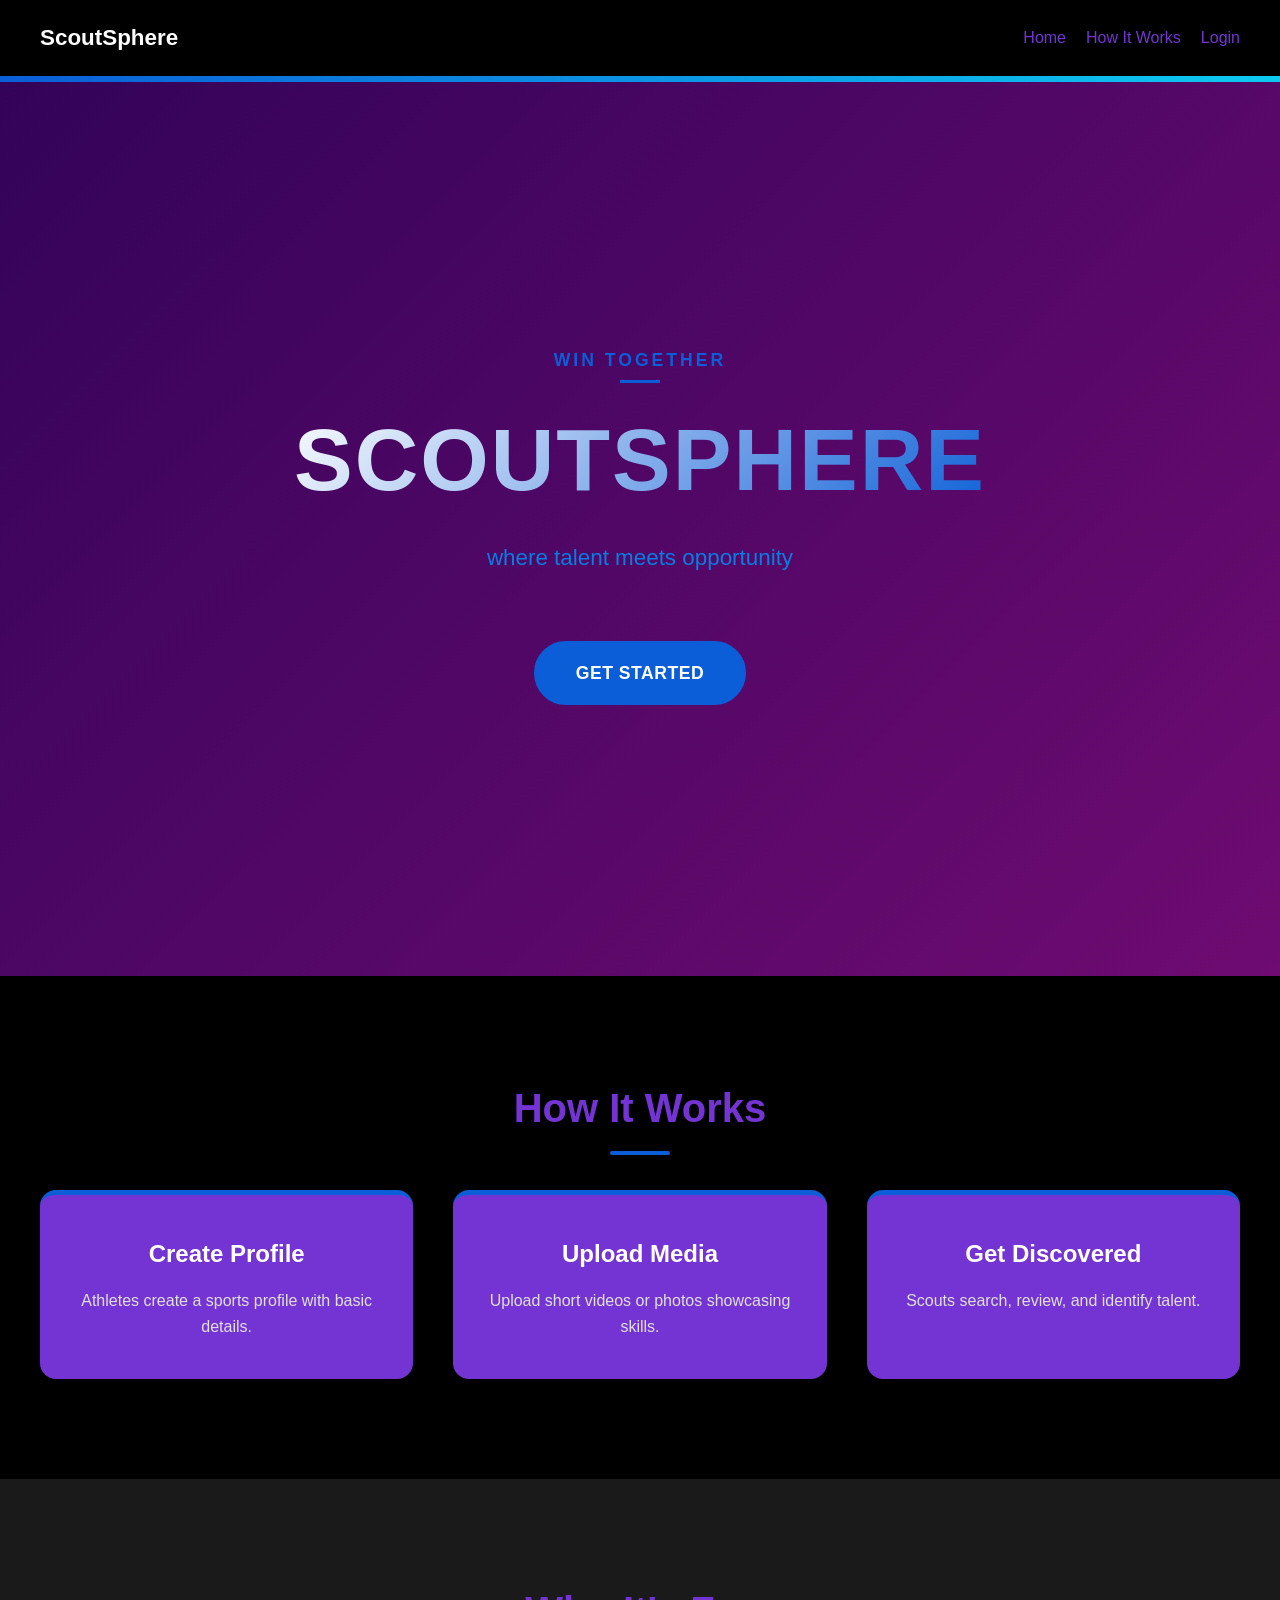
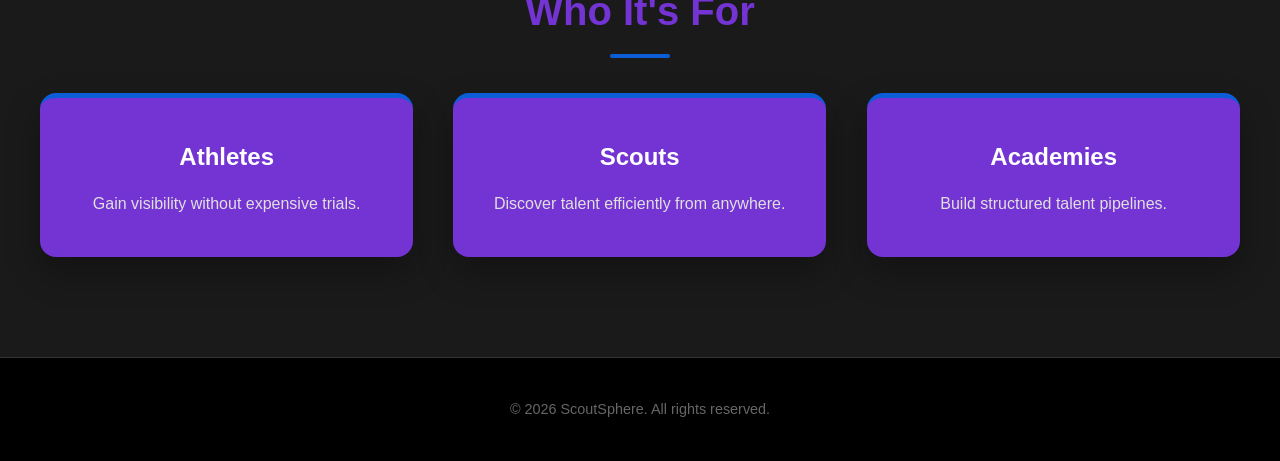
==== index.html @ b65ccc87 "Add files via upload" ====
<!DOCTYPE html>
<html lang="en">
<head>
  <meta charset="UTF-8" />
  <meta name="viewport" content="width=device-width, initial-scale=1.0" />
  <title>ScoutSphere</title>
  <link rel="stylesheet" href="style.css" />
</head>
<body>

  <!-- NAVBAR -->
  <nav class="navbar">
    <div class="logo">ScoutSphere</div>
    <ul class="nav-links">
      <li><a href="#">Home</a></li>
      <li><a href="#">How It Works</a></li>
      <li><a href="#">Login</a></li>
    </ul>
  </nav>

  <!-- UPDATED HERO SECTION -->
  <section class="hero">
    <div class="hero-container">
      <div class="hero-tagline fade-in">WIN TOGETHER</div>
      <h1 class="hero-title fade-in delay-1">SCOUTSPHERE</h1>
      <p class="hero-subtitle fade-in delay-2">where talent meets opportunity</p>
      <a href="#" class="btn fade-in delay-3">Get Started</a>
    </div>
  </section>

  <!-- HOW IT WORKS -->
  <section class="section">
    <h2>How It Works</h2>
    <div class="cards">
      <div class="card slide-up">
        <h3>Create Profile</h3>
        <p>Athletes create a sports profile with basic details.</p>
      </div>
      <div class="card slide-up delay-1">
        <h3>Upload Media</h3>
        <p>Upload short videos or photos showcasing skills.</p>
      </div>
      <div class="card slide-up delay-2">
        <h3>Get Discovered</h3>
        <p>Scouts search, review, and identify talent.</p>
      </div>
    </div>
  </section>

  <!-- WHO IT'S FOR -->
  <section class="section light">
    <h2>Who It's For</h2>
    <div class="cards">
      <div class="card zoom-in">
        <h3>Athletes</h3>
        <p>Gain visibility without expensive trials.</p>
      </div>
      <div class="card zoom-in delay-1">
        <h3>Scouts</h3>
        <p>Discover talent efficiently from anywhere.</p>
      </div>
      <div class="card zoom-in delay-2">
        <h3>Academies</h3>
        <p>Build structured talent pipelines.</p>
      </div>
    </div>
  </section>

  <!-- FOOTER -->
  <footer>
    <p>© 2026 ScoutSphere. All rights reserved.</p>
  </footer>

</body>
</html>
---- style.css ----
/* RESET */
* {
  margin: 0;
  padding: 0;
  box-sizing: border-box;
}

/* GLOBAL */
body {
  font-family: "Segoe UI", sans-serif;
  background: #000000;
  color: #111;
  line-height: 1.6;
}

/* NAVBAR */
.navbar {
  display: flex;
  justify-content: space-between;
  align-items: center;
  padding: 20px 40px;
}

.logo {
  font-weight: bold;
  font-size: 1.4rem;
  color: #ffffff;
}

.nav-links {
  list-style: none;
  display: flex;
  gap: 20px;
}

.nav-links a {
  text-decoration: none;
  color: #7434d3;
  transition: color 0.3s ease;
}

.nav-links a:hover {
  color: #952626;
}

/* UPDATED HERO SECTION */
.hero {
  min-height: 100vh;
  display: flex;
  flex-direction: column;
  justify-content: center;
  align-items: center;
  text-align: center;
  padding: 20px;
  background: linear-gradient(135deg, #330359 0%, #6f0b72 100%);
  position: relative;
  overflow: hidden;
}

.hero::before {
  content: '';
  position: absolute;
  top: 0;
  left: 0;
  right: 0;
  height: 6px;
  background: linear-gradient(90deg, #0b5ed7, #0dcaf0, #0b5ed7);
  background-size: 200% 100%;
  animation: gradientShift 3s ease infinite;
}

.hero-container {
  max-width: 1200px;
  margin: 0 auto;
  padding: 0 20px;
}

.hero-tagline {
  font-size: 1.1rem;
  letter-spacing: 3px;
  text-transform: uppercase;
  color: #0b5ed7;
  margin-bottom: 15px;
  font-weight: 600;
  position: relative;
  display: inline-block;
}

.hero-tagline::after {
  content: '';
  position: absolute;
  bottom: -8px;
  left: 50%;
  transform: translateX(-50%);
  width: 40px;
  height: 3px;
  background: #0b5ed7;
}

.hero-title {
  font-size: 5.5rem;
  font-weight: 900;
  letter-spacing: 2px;
  margin-bottom: 10px;
  background: linear-gradient(135deg, #ffffff 0%, #0b5ed7 100%);
  -webkit-background-clip: text;
  -webkit-text-fill-color: transparent;
  background-clip: text;
  text-transform: uppercase;
}

.hero-subtitle {
  font-size: 1.4rem;
  max-width: 600px;
  margin: 0 auto 40px;
  color: #077de3;
  text-transform: lowercase;
  font-weight: 400;
}

.btn {
  margin-top: 25px;
  padding: 16px 40px;
  background: #0b5ed7;
  color: white;
  text-decoration: none;
  border-radius: 50px;
  font-weight: 600;
  letter-spacing: 0.5px;
  transition: all 0.3s ease;
  border: 2px solid #0b5ed7;
  font-size: 1.1rem;
  text-transform: uppercase;
  display: inline-block;
}

.btn:hover {
  transform: translateY(-3px);
  box-shadow: 0 10px 25px rgba(11, 94, 215, 0.4);
  background: #0a4eb8;
  border-color: #0a4eb8;
}

/* SECTIONS */
.section {
  padding: 100px 40px;
  text-align: center;
  background: #000000;
  color: #ffffff;
}

.section.light {
  background: #1a1a1a;
}

.section h2 {
  font-size: 2.5rem;
  margin-bottom: 50px;
  font-weight: 700;
  color: #7434d3;
  position: relative;
  display: inline-block;
}

.section h2::after {
  content: '';
  position: absolute;
  bottom: -15px;
  left: 50%;
  transform: translateX(-50%);
  width: 60px;
  height: 4px;
  background: #0b5ed7;
  border-radius: 2px;
}

/* CARDS */
.cards {
  display: grid;
  grid-template-columns: repeat(auto-fit, minmax(280px, 1fr));
  gap: 40px;
  max-width: 1200px;
  margin: 0 auto;
}

.card {
  background: #7434d3;
  padding: 40px 30px;
  border-radius: 16px;
  box-shadow: 0 15px 35px rgba(0,0,0,0.3);
  transition: all 0.3s ease;
  border-top: 5px solid #0b5ed7;
  color: #ffffff;
}

.card:hover {
  transform: translateY(-10px);
  box-shadow: 0 20px 40px rgba(11, 94, 215, 0.4);
}

.card h3 {
  font-size: 1.5rem;
  margin-bottom: 15px;
  color: #ffffff;
}

.card p {
  color: #e0e0e0;
  line-height: 1.6;
}

/* FOOTER */
footer {
  padding: 40px;
  text-align: center;
  font-size: 0.9rem;
  color: #666;
  background: #000000;
  border-top: 1px solid #333;
}

/* ANIMATIONS */
.fade-in {
  opacity: 0;
  animation: fadeIn 1s forwards;
}

.slide-up {
  opacity: 0;
  transform: translateY(40px);
  animation: slideUp 1s forwards;
}

.zoom-in {
  opacity: 0;
  transform: scale(0.9);
  animation: zoomIn 1s forwards;
}

/* NEW DELAYS */
.delay-1 {
  animation-delay: 0.2s;
}

.delay-2 {
  animation-delay: 0.4s;
}

.delay-3 {
  animation-delay: 0.6s;
}

/* KEYFRAMES */
@keyframes fadeIn {
  to {
    opacity: 1;
  }
}

@keyframes slideUp {
  to {
    opacity: 1;
    transform: translateY(0);
  }
}

@keyframes zoomIn {
  to {
    opacity: 1;
    transform: scale(1);
  }
}

@keyframes gradientShift {
  0% {
    background-position: 0% 50%;
  }
  50% {
    background-position: 100% 50%;
  }
  100% {
    background-position: 0% 50%;
  }
}

/* MOBILE RESPONSIVENESS */
@media (max-width: 768px) {
  .hero-title {
    font-size: 3.5rem;
  }
  
  .hero-subtitle {
    font-size: 1.2rem;
    padding: 0 20px;
  }
  
  .hero-tagline {
    font-size: 1rem;
  }
  
  .section {
    padding: 70px 20px;
  }
  
  .section h2 {
    font-size: 2rem;
  }
  
  .cards {
    grid-template-columns: 1fr;
    gap: 25px;
  }
  
  .navbar {
    padding: 15px 20px;
  }
  
  .nav-links {
    gap: 15px;
  }
}

@media (max-width: 480px) {
  .hero-title {
    font-size: 2.8rem;
  }
  
  .hero-subtitle {
    font-size: 1.1rem;
  }
  
  .btn {
    padding: 14px 30px;
    font-size: 1rem;
  }
}
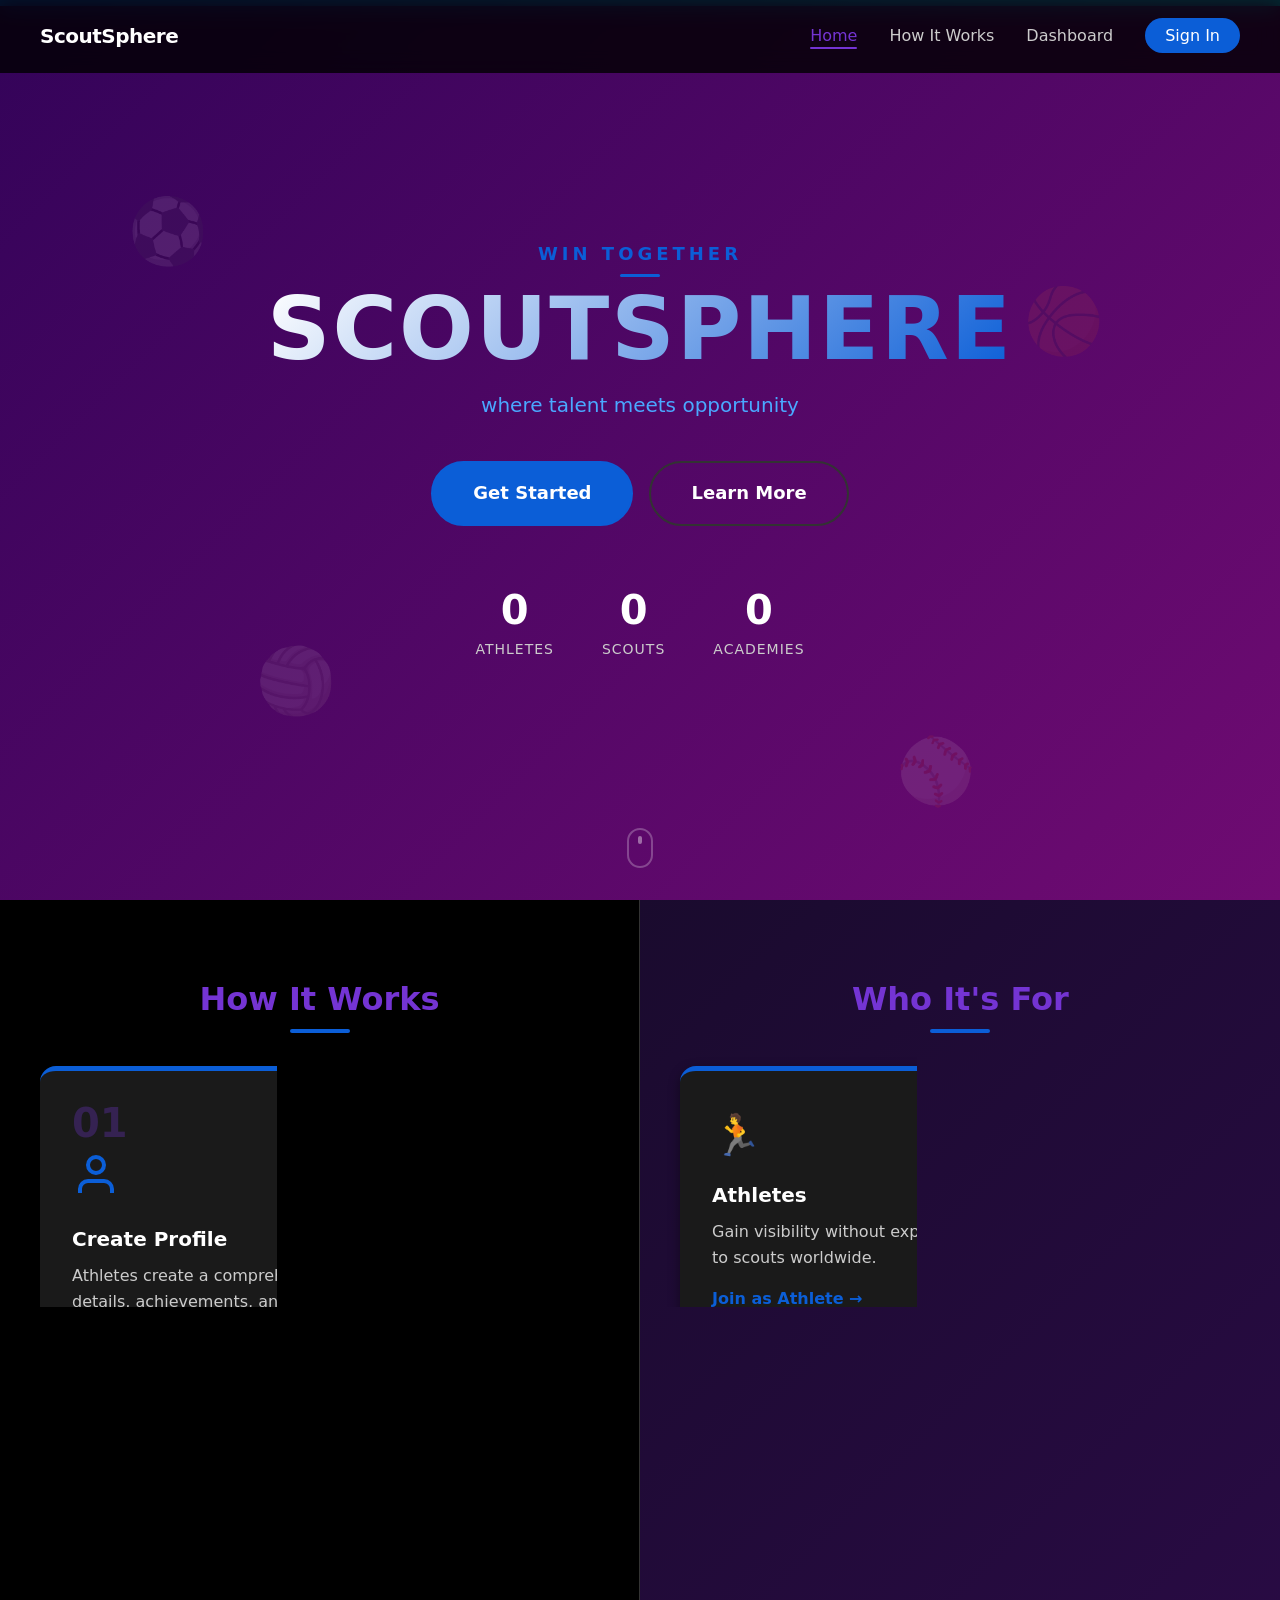
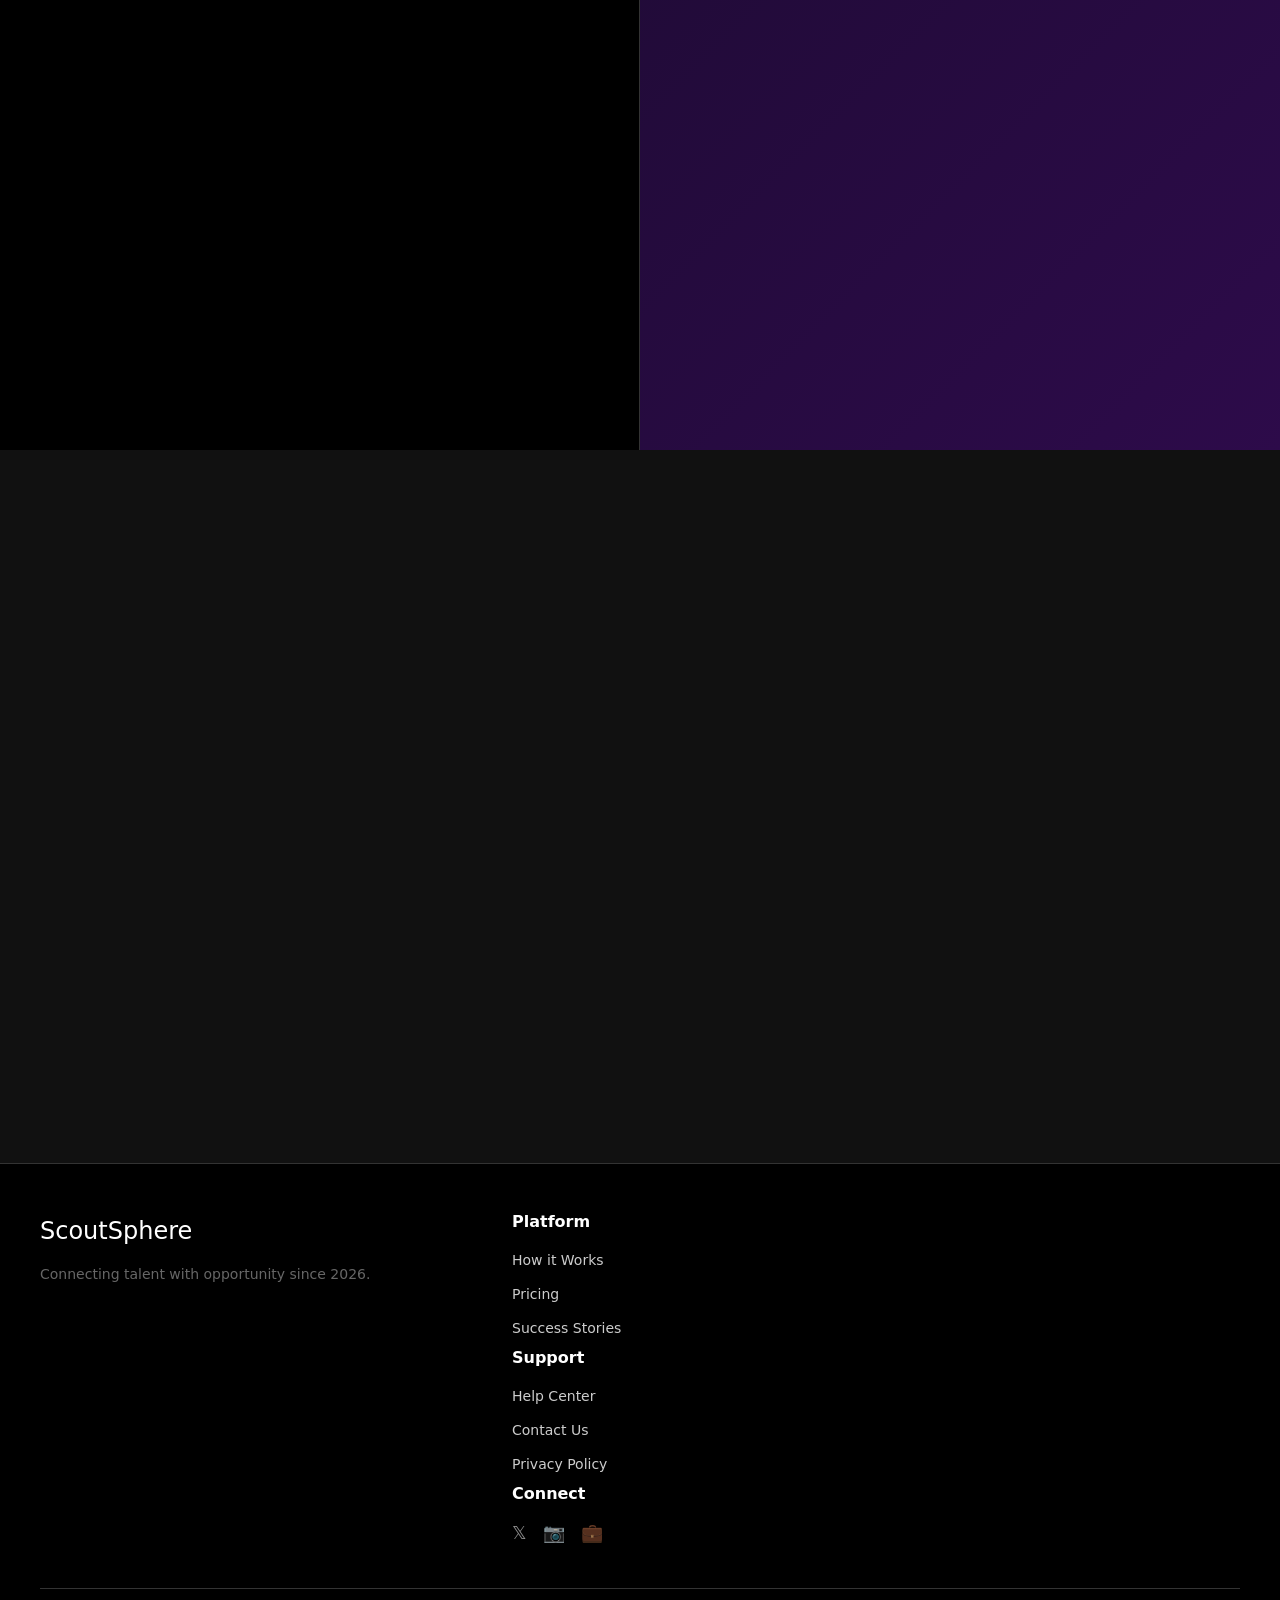
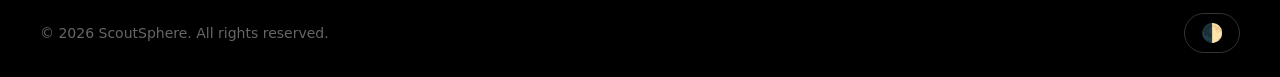
==== commit 9d07cbbf: "Update index.html" ====
--- a/index.html
+++ b/index.html
@@ -1,75 +1,210 @@
+<!-- index.html -->
 <!DOCTYPE html>
 <html lang="en">
 <head>
   <meta charset="UTF-8" />
   <meta name="viewport" content="width=device-width, initial-scale=1.0" />
-  <title>ScoutSphere</title>
+  <meta name="description" content="ScoutSphere - Where talent meets opportunity. Connect athletes with scouts and academies." />
+  <title>ScoutSphere – Home</title>
   <link rel="stylesheet" href="style.css" />
 </head>
-<body>
-
+<body class="page-home">
+  <a href="#main-content" class="skip-link">Skip to main content</a>
+  
   <!-- NAVBAR -->
-  <nav class="navbar">
-    <div class="logo">ScoutSphere</div>
-    <ul class="nav-links">
-      <li><a href="#">Home</a></li>
-      <li><a href="#">How It Works</a></li>
-      <li><a href="#">Login</a></li>
+  <nav class="navbar" role="navigation" aria-label="Main navigation">
+    <div class="logo">
+      <a href="index.html" aria-label="ScoutSphere Home">ScoutSphere</a>
+    </div>
+    <button class="mobile-menu-toggle" aria-label="Toggle navigation menu" aria-expanded="false" aria-controls="nav-links">
+      <span class="hamburger"></span>
+    </button>
+    <ul class="nav-links" id="nav-links" role="menubar">
+      <li role="none"><a href="index.html" class="active" aria-current="page" role="menuitem">Home</a></li>
+      <li role="none"><a href="#how-it-works" role="menuitem">How It Works</a></li>
+      <li role="none"><a href="dashboard.html" role="menuitem">Dashboard</a></li>
+      <li role="none"><a href="login.html" class="nav-cta" role="menuitem">Sign In</a></li>
     </ul>
   </nav>
 
-  <!-- UPDATED HERO SECTION -->
-  <section class="hero">
+  <!-- HERO SECTION -->
+  <header class="hero" role="banner">
+    <div class="hero-backdrop" aria-hidden="true">
+      <div class="floating-icon" style="--delay: 0s; --x: 10%; --y: 20%;">⚽</div>
+      <div class="floating-icon" style="--delay: 2s; --x: 80%; --y: 30%;">🏀</div>
+      <div class="floating-icon" style="--delay: 4s; --x: 20%; --y: 70%;">🏐</div>
+      <div class="floating-icon" style="--delay: 1s; --x: 70%; --y: 80%;">⚾</div>
+    </div>
     <div class="hero-container">
-      <div class="hero-tagline fade-in">WIN TOGETHER</div>
-      <h1 class="hero-title fade-in delay-1">SCOUTSPHERE</h1>
-      <p class="hero-subtitle fade-in delay-2">where talent meets opportunity</p>
-      <a href="#" class="btn fade-in delay-3">Get Started</a>
-    </div>
-  </section>
-
-  <!-- HOW IT WORKS -->
-  <section class="section">
-    <h2>How It Works</h2>
-    <div class="cards">
-      <div class="card slide-up">
-        <h3>Create Profile</h3>
-        <p>Athletes create a sports profile with basic details.</p>
-      </div>
-      <div class="card slide-up delay-1">
-        <h3>Upload Media</h3>
-        <p>Upload short videos or photos showcasing skills.</p>
-      </div>
-      <div class="card slide-up delay-2">
-        <h3>Get Discovered</h3>
-        <p>Scouts search, review, and identify talent.</p>
-      </div>
-    </div>
-  </section>
-
-  <!-- WHO IT'S FOR -->
-  <section class="section light">
-    <h2>Who It's For</h2>
-    <div class="cards">
-      <div class="card zoom-in">
-        <h3>Athletes</h3>
-        <p>Gain visibility without expensive trials.</p>
-      </div>
-      <div class="card zoom-in delay-1">
-        <h3>Scouts</h3>
-        <p>Discover talent efficiently from anywhere.</p>
-      </div>
-      <div class="card zoom-in delay-2">
-        <h3>Academies</h3>
-        <p>Build structured talent pipelines.</p>
-      </div>
-    </div>
-  </section>
+      <div class="hero-tagline fade-in" data-animate>WIN TOGETHER</div>
+      <h1 class="hero-title fade-in delay-1 gradient-text" data-animate>SCOUTSPHERE</h1>
+      <p class="hero-subtitle fade-in delay-2" data-animate>where talent meets opportunity</p>
+      <div class="hero-cta fade-in delay-3" data-animate>
+        <a href="signup.html" class="btn btn-primary btn-lg">Get Started</a>
+        <a href="#how-it-works" class="btn btn-outline btn-lg">Learn More</a>
+      </div>
+      <div class="hero-stats fade-in delay-4" data-animate>
+        <div class="stat">
+          <span class="stat-number" data-count="2500">0</span>
+          <span class="stat-label">Athletes</span>
+        </div>
+        <div class="stat">
+          <span class="stat-number" data-count="150">0</span>
+          <span class="stat-label">Scouts</span>
+        </div>
+        <div class="stat">
+          <span class="stat-number" data-count="50">0</span>
+          <span class="stat-label">Academies</span>
+        </div>
+      </div>
+    </div>
+    <div class="scroll-indicator" aria-hidden="true">
+      <span class="mouse"></span>
+    </div>
+  </header>
+
+  <!-- MAIN CONTENT -->
+  <main id="main-content">
+    <!-- SPLIT SECTIONS: HOW IT WORKS (left) and WHO IT'S FOR (right) -->
+    <div class="split-sections">
+      <section class="section section-dark" id="how-it-works" aria-labelledby="how-heading">
+        <h2 id="how-heading" class="section-title slide-up" data-animate>How It Works</h2>
+        <div class="cards">
+          <article class="card card-step slide-up delay-1" data-animate>
+            <div class="card-icon">
+              <span class="step-number">01</span>
+              <svg class="icon" viewBox="0 0 24 24" fill="none" stroke="currentColor" stroke-width="2">
+                <path d="M20 21v-2a4 4 0 0 0-4-4H8a4 4 0 0 0-4 4v2"></path>
+                <circle cx="12" cy="7" r="4"></circle>
+              </svg>
+            </div>
+            <h3>Create Profile</h3>
+            <p>Athletes create a comprehensive sports profile with basic details, achievements, and stats.</p>
+          </article>
+          <article class="card card-step slide-up delay-2" data-animate>
+            <div class="card-icon">
+              <span class="step-number">02</span>
+              <svg class="icon" viewBox="0 0 24 24" fill="none" stroke="currentColor" stroke-width="2">
+                <rect x="3" y="3" width="18" height="18" rx="2" ry="2"></rect>
+                <circle cx="8.5" cy="8.5" r="1.5"></circle>
+                <polyline points="21 15 16 10 5 21"></polyline>
+              </svg>
+            </div>
+            <h3>Upload Media</h3>
+            <p>Upload high-quality videos and photos showcasing your skills, techniques, and game highlights.</p>
+          </article>
+          <article class="card card-step slide-up delay-3" data-animate>
+            <div class="card-icon">
+              <span class="step-number">03</span>
+              <svg class="icon" viewBox="0 0 24 24" fill="none" stroke="currentColor" stroke-width="2">
+                <path d="M17 21v-2a4 4 0 0 0-4-4H5a4 4 0 0 0-4 4v2"></path>
+                <circle cx="9" cy="7" r="4"></circle>
+                <path d="M23 21v-2a4 4 0 0 0-3-3.87"></path>
+                <path d="M16 3.13a4 4 0 0 1 0 7.75"></path>
+              </svg>
+            </div>
+            <h3>Get Discovered</h3>
+            <p>Scouts and academies search, review, and identify talent. Receive offers and opportunities.</p>
+          </article>
+        </div>
+      </section>
+
+      <section class="section section-accent" aria-labelledby="who-heading">
+        <h2 id="who-heading" class="section-title zoom-in" data-animate>Who It's For</h2>
+        <div class="cards">
+          <article class="card card-audience zoom-in delay-1" data-animate>
+            <div class="card-icon audience-icon">🏃</div>
+            <h3>Athletes</h3>
+            <p>Gain visibility without expensive trials. Showcase your talent to scouts worldwide.</p>
+            <a href="signup.html?type=athlete" class="card-link">Join as Athlete →</a>
+          </article>
+          <article class="card card-audience zoom-in delay-2" data-animate>
+            <div class="card-icon audience-icon">🔍</div>
+            <h3>Scouts</h3>
+            <p>Discover talent efficiently from anywhere. Filter by sport, position, location, and more.</p>
+            <a href="signup.html?type=scout" class="card-link">Join as Scout →</a>
+          </article>
+          <article class="card card-audience zoom-in delay-3" data-animate>
+            <div class="card-icon audience-icon">🏫</div>
+            <h3>Academies</h3>
+            <p>Build structured talent pipelines. Manage recruitment and scouting operations.</p>
+            <a href="signup.html?type=academy" class="card-link">Join as Academy →</a>
+          </article>
+        </div>
+      </section>
+    </div>
+
+    <!-- FEATURES SECTION (NEW) -->
+    <section class="section section-features" aria-labelledby="features-heading">
+      <h2 id="features-heading" class="section-title fade-in" data-animate>Why ScoutSphere?</h2>
+      <div class="features-grid">
+        <div class="feature-item fade-in delay-1" data-animate>
+          <div class="feature-icon">🌍</div>
+          <h4>Global Reach</h4>
+          <p>Connect with opportunities across borders. From local clubs to international academies.</p>
+        </div>
+        <div class="feature-item fade-in delay-2" data-animate>
+          <div class="feature-icon">📊</div>
+          <h4>Analytics</h4>
+          <p>Track profile views, scout interactions, and engagement metrics in real-time.</p>
+        </div>
+        <div class="feature-item fade-in delay-3" data-animate>
+          <div class="feature-icon">🔒</div>
+          <h4>Secure & Verified</h4>
+          <p>Verified profiles and secure messaging. Trust in every connection.</p>
+        </div>
+        <div class="feature-item fade-in delay-4" data-animate>
+          <div class="feature-icon">⚡</div>
+          <h4>Instant Alerts</h4>
+          <p>Get notified when scouts view your profile or send messages.</p>
+        </div>
+      </div>
+    </section>
+  </main>
 
   <!-- FOOTER -->
-  <footer>
-    <p>© 2026 ScoutSphere. All rights reserved.</p>
+  <footer class="site-footer" role="contentinfo">
+    <div class="footer-content">
+      <div class="footer-brand">
+        <span class="logo">ScoutSphere</span>
+        <p>Connecting talent with opportunity since 2026.</p>
+      </div>
+      <div class="footer-links">
+        <div class="footer-column">
+          <h4>Platform</h4>
+          <ul>
+            <li><a href="#how-it-works">How it Works</a></li>
+            <li><a href="#">Pricing</a></li>
+            <li><a href="#">Success Stories</a></li>
+          </ul>
+        </div>
+        <div class="footer-column">
+          <h4>Support</h4>
+          <ul>
+            <li><a href="#">Help Center</a></li>
+            <li><a href="#">Contact Us</a></li>
+            <li><a href="#">Privacy Policy</a></li>
+          </ul>
+        </div>
+        <div class="footer-column">
+          <h4>Connect</h4>
+          <div class="social-links">
+            <a href="#" aria-label="Twitter">𝕏</a>
+            <a href="#" aria-label="Instagram">📷</a>
+            <a href="#" aria-label="LinkedIn">💼</a>
+          </div>
+        </div>
+      </div>
+    </div>
+    <div class="footer-bottom">
+      <p>© 2026 ScoutSphere. All rights reserved.</p>
+      <button class="theme-toggle" id="themeToggle" aria-label="Toggle dark mode">🌓</button>
+    </div>
   </footer>
 
+  <!-- Toast Notification Container -->
+  <div class="toast-container" id="toastContainer" aria-live="polite" aria-atomic="true"></div>
+
+  <script src="main.js"></script>
 </body>
-</html>+</html>
--- a/style.css
+++ b/style.css
@@ -1,49 +1,597 @@
-/* RESET */
-* {
+/* style.css - Complete Consolidated Stylesheet */
+
+/* ============================================
+   CSS CUSTOM PROPERTIES (VARIABLES)
+   ============================================ */
+:root {
+  /* Colors */
+  --color-bg-primary: #000000;
+  --color-bg-secondary: #111111;
+  --color-bg-tertiary: #1a1a1a;
+  --color-bg-elevated: #222222;
+  
+  --color-accent-primary: #7434d3;
+  --color-accent-secondary: #0b5ed7;
+  --color-accent-light: #4aa8ff;
+  --color-accent-gradient: linear-gradient(135deg, #7434d3 0%, #0b5ed7 100%);
+  
+  --color-text-primary: #ffffff;
+  --color-text-secondary: #cccccc;
+  --color-text-tertiary: #aaaaaa;
+  --color-text-muted: #666666;
+  
+  --color-border: #333333;
+  --color-error: #dc3545;
+  --color-success: #28a745;
+  --color-warning: #ffc107;
+  
+  /* Typography */
+  --font-family-base: 'Segoe UI', system-ui, -apple-system, sans-serif;
+  --font-size-xs: 0.75rem;
+  --font-size-sm: 0.875rem;
+  --font-size-base: 1rem;
+  --font-size-lg: 1.125rem;
+  --font-size-xl: 1.25rem;
+  --font-size-2xl: 1.5rem;
+  --font-size-3xl: 2rem;
+  --font-size-4xl: 2.5rem;
+  --font-size-5xl: 3.5rem;
+  --font-size-6xl: 5.5rem;
+  
+  /* Spacing */
+  --space-1: 0.25rem;
+  --space-2: 0.5rem;
+  --space-3: 0.75rem;
+  --space-4: 1rem;
+  --space-5: 1.25rem;
+  --space-6: 1.5rem;
+  --space-8: 2rem;
+  --space-10: 2.5rem;
+  --space-12: 3rem;
+  --space-16: 4rem;
+  --space-20: 5rem;
+  
+  /* Layout */
+  --sidebar-width: 260px;
+  --sidebar-collapsed: 70px;
+  --navbar-height: 70px;
+  --border-radius-sm: 8px;
+  --border-radius-md: 12px;
+  --border-radius-lg: 16px;
+  --border-radius-xl: 24px;
+  --border-radius-full: 9999px;
+  
+  /* Transitions */
+  --transition-fast: 150ms ease;
+  --transition-base: 300ms ease;
+  --transition-slow: 500ms ease;
+  
+  /* Shadows */
+  --shadow-sm: 0 2px 4px rgba(0, 0, 0, 0.3);
+  --shadow-md: 0 4px 12px rgba(0, 0, 0, 0.4);
+  --shadow-lg: 0 10px 25px rgba(0, 0, 0, 0.5);
+  --shadow-glow: 0 0 20px rgba(11, 94, 215, 0.4);
+  
+  /* Z-index scale */
+  --z-dropdown: 100;
+  --z-sticky: 200;
+  --z-modal-backdrop: 300;
+  --z-modal: 400;
+  --z-toast: 500;
+  --z-skip-link: 600;
+}
+
+/* ============================================
+   RESET & BASE STYLES
+   ============================================ */
+*,
+*::before,
+*::after {
   margin: 0;
   padding: 0;
   box-sizing: border-box;
 }
 
-/* GLOBAL */
+html {
+  scroll-behavior: smooth;
+  font-size: 16px;
+}
+
 body {
-  font-family: "Segoe UI", sans-serif;
-  background: #000000;
-  color: #111;
+  font-family: var(--font-family-base);
+  background: var(--color-bg-primary);
+  color: var(--color-text-primary);
   line-height: 1.6;
-}
-
-/* NAVBAR */
+  min-height: 100vh;
+  overflow-x: hidden;
+}
+
+/* Skip Link for Accessibility */
+.skip-link {
+  position: absolute;
+  top: -100%;
+  left: 50%;
+  transform: translateX(-50%);
+  background: var(--color-accent-secondary);
+  color: white;
+  padding: var(--space-3) var(--space-6);
+  border-radius: var(--border-radius-md);
+  z-index: var(--z-skip-link);
+  text-decoration: none;
+  font-weight: 600;
+  transition: top var(--transition-fast);
+}
+
+.skip-link:focus {
+  top: var(--space-4);
+}
+
+/* Focus Visible Styles */
+:focus-visible {
+  outline: 2px solid var(--color-accent-secondary);
+  outline-offset: 2px;
+}
+
+/* Visually Hidden Utility */
+.visually-hidden {
+  position: absolute;
+  width: 1px;
+  height: 1px;
+  padding: 0;
+  margin: -1px;
+  overflow: hidden;
+  clip: rect(0, 0, 0, 0);
+  white-space: nowrap;
+  border: 0;
+}
+
+/* ============================================
+   TYPOGRAPHY
+   ============================================ */
+h1, h2, h3, h4, h5, h6 {
+  font-weight: 700;
+  line-height: 1.2;
+  color: var(--color-text-primary);
+}
+
+.gradient-text {
+  background: linear-gradient(135deg, #ffffff 0%, var(--color-accent-secondary) 100%);
+  -webkit-background-clip: text;
+  -webkit-text-fill-color: transparent;
+  background-clip: text;
+}
+
+/* ============================================
+   BUTTONS
+   ============================================ */
+.btn {
+  display: inline-flex;
+  align-items: center;
+  justify-content: center;
+  gap: var(--space-2);
+  padding: var(--space-3) var(--space-6);
+  border-radius: var(--border-radius-full);
+  font-weight: 600;
+  font-size: var(--font-size-base);
+  text-decoration: none;
+  border: 2px solid transparent;
+  cursor: pointer;
+  transition: all var(--transition-base);
+  position: relative;
+  overflow: hidden;
+}
+
+.btn-primary {
+  background: var(--color-accent-secondary);
+  color: white;
+  border-color: var(--color-accent-secondary);
+}
+
+.btn-primary:hover {
+  background: #0a4eb8;
+  border-color: #0a4eb8;
+  transform: translateY(-2px);
+  box-shadow: var(--shadow-glow);
+}
+
+.btn-outline {
+  background: transparent;
+  color: var(--color-text-primary);
+  border-color: var(--color-border);
+}
+
+.btn-outline:hover {
+  border-color: var(--color-accent-secondary);
+  color: var(--color-accent-light);
+}
+
+.btn-lg {
+  padding: var(--space-4) var(--space-10);
+  font-size: var(--font-size-lg);
+}
+
+.btn-full {
+  width: 100%;
+}
+
+.btn-loading {
+  position: relative;
+}
+
+.btn-loading .spinner {
+  display: none;
+  width: 20px;
+  height: 20px;
+  border: 2px solid rgba(255, 255, 255, 0.3);
+  border-top-color: white;
+  border-radius: 50%;
+  animation: spin 0.8s linear infinite;
+}
+
+.btn-loading.is-loading .btn-text {
+  opacity: 0;
+}
+
+.btn-loading.is-loading .spinner {
+  display: block;
+  position: absolute;
+}
+
+@keyframes spin {
+  to { transform: rotate(360deg); }
+}
+
+.btn-social {
+  background: var(--color-bg-tertiary);
+  border-color: var(--color-border);
+  color: var(--color-text-primary);
+  flex: 1;
+}
+
+.btn-social:hover {
+  background: var(--color-bg-elevated);
+  border-color: var(--color-accent-secondary);
+}
+
+.btn-icon {
+  width: 32px;
+  height: 32px;
+  border-radius: var(--border-radius-sm);
+  border: none;
+  background: transparent;
+  color: var(--color-text-secondary);
+  cursor: pointer;
+  display: flex;
+  align-items: center;
+  justify-content: center;
+  transition: all var(--transition-fast);
+}
+
+.btn-icon:hover {
+  background: var(--color-bg-elevated);
+  color: var(--color-text-primary);
+}
+
+/* ============================================
+   FORMS
+   ============================================ */
+.form-group {
+  margin-bottom: var(--space-5);
+}
+
+.form-group label {
+  display: block;
+  color: var(--color-text-secondary);
+  margin-bottom: var(--space-2);
+  font-size: var(--font-size-sm);
+  text-transform: uppercase;
+  letter-spacing: 1px;
+  font-weight: 500;
+}
+
+.form-group input,
+.form-group select,
+.form-group textarea {
+  width: 100%;
+  padding: var(--space-4);
+  background: rgba(0, 0, 0, 0.3);
+  border: 1px solid var(--color-border);
+  border-radius: var(--border-radius-md);
+  color: var(--color-text-primary);
+  font-size: var(--font-size-base);
+  transition: border-color var(--transition-base), box-shadow var(--transition-base);
+}
+
+.form-group input:focus,
+.form-group select:focus,
+.form-group textarea:focus {
+  outline: none;
+  border-color: var(--color-accent-secondary);
+  box-shadow: 0 0 0 3px rgba(11, 94, 215, 0.1);
+}
+
+.form-group input::placeholder {
+  color: var(--color-text-muted);
+}
+
+.form-row {
+  display: flex;
+  gap: var(--space-4);
+}
+
+.form-row .form-group {
+  flex: 1;
+}
+
+.password-input-wrapper {
+  position: relative;
+}
+
+.password-toggle {
+  position: absolute;
+  right: var(--space-3);
+  top: 50%;
+  transform: translateY(-50%);
+  background: none;
+  border: none;
+  color: var(--color-text-tertiary);
+  cursor: pointer;
+  padding: var(--space-2);
+  font-size: var(--font-size-lg);
+}
+
+.password-toggle:hover {
+  color: var(--color-text-primary);
+}
+
+.error-message {
+  display: none;
+  color: var(--color-error);
+  font-size: var(--font-size-sm);
+  margin-top: var(--space-2);
+}
+
+.form-group.has-error input {
+  border-color: var(--color-error);
+}
+
+.form-group.has-error .error-message {
+  display: block;
+}
+
+.hint {
+  display: block;
+  color: var(--color-text-muted);
+  font-size: var(--font-size-sm);
+  margin-top: var(--space-2);
+}
+
+/* Checkbox Styling */
+.checkbox-wrapper {
+  display: flex;
+  align-items: center;
+  gap: var(--space-3);
+  cursor: pointer;
+  color: var(--color-text-secondary);
+  font-size: var(--font-size-sm);
+}
+
+.checkbox-wrapper input {
+  position: absolute;
+  opacity: 0;
+  width: 0;
+  height: 0;
+}
+
+.checkmark {
+  width: 20px;
+  height: 20px;
+  border: 2px solid var(--color-border);
+  border-radius: 4px;
+  display: flex;
+  align-items: center;
+  justify-content: center;
+  transition: all var(--transition-fast);
+  flex-shrink: 0;
+}
+
+.checkbox-wrapper input:checked + .checkmark {
+  background: var(--color-accent-secondary);
+  border-color: var(--color-accent-secondary);
+}
+
+.checkbox-wrapper input:checked + .checkmark::after {
+  content: '✓';
+  color: white;
+  font-size: 12px;
+  font-weight: bold;
+}
+
+.checkbox-wrapper input:focus-visible + .checkmark {
+  outline: 2px solid var(--color-accent-secondary);
+  outline-offset: 2px;
+}
+
+/* Select Styling */
+.select-wrapper {
+  position: relative;
+}
+
+.select-wrapper::after {
+  content: '';
+  position: absolute;
+  right: var(--space-4);
+  top: 50%;
+  transform: translateY(-50%);
+  width: 0;
+  height: 0;
+  border-left: 5px solid transparent;
+  border-right: 5px solid transparent;
+  border-top: 5px solid var(--color-text-tertiary);
+  pointer-events: none;
+}
+
+select {
+  appearance: none;
+  cursor: pointer;
+}
+
+/* Password Strength Indicator */
+.password-strength {
+  margin-top: var(--space-2);
+}
+
+.strength-bar {
+  height: 4px;
+  background: var(--color-bg-elevated);
+  border-radius: 2px;
+  overflow: hidden;
+}
+
+.strength-fill {
+  height: 100%;
+  width: 0;
+  background: var(--color-error);
+  transition: all var(--transition-base);
+}
+
+.strength-fill.weak { width: 33%; background: var(--color-error); }
+.strength-fill.medium { width: 66%; background: var(--color-warning); }
+.strength-fill.strong { width: 100%; background: var(--color-success); }
+
+.strength-text {
+  font-size: var(--font-size-xs);
+  color: var(--color-text-muted);
+  margin-top: var(--space-1);
+  display: block;
+}
+
+/* ============================================
+   NAVIGATION
+   ============================================ */
 .navbar {
   display: flex;
   justify-content: space-between;
   align-items: center;
-  padding: 20px 40px;
-}
-
-.logo {
-  font-weight: bold;
-  font-size: 1.4rem;
-  color: #ffffff;
+  padding: var(--space-5) var(--space-10);
+  position: fixed;
+  top: 0;
+  left: 0;
+  right: 0;
+  z-index: var(--z-sticky);
+  background: rgba(0, 0, 0, 0.8);
+  backdrop-filter: blur(10px);
+  border-bottom: 1px solid transparent;
+  transition: all var(--transition-base);
+}
+
+.navbar.scrolled {
+  border-bottom-color: var(--color-border);
+  background: rgba(0, 0, 0, 0.95);
+}
+
+.logo a {
+  font-weight: 800;
+  font-size: var(--font-size-xl);
+  color: var(--color-text-primary);
+  text-decoration: none;
+  letter-spacing: -0.5px;
 }
 
 .nav-links {
   list-style: none;
   display: flex;
-  gap: 20px;
+  gap: var(--space-8);
+  align-items: center;
 }
 
 .nav-links a {
   text-decoration: none;
-  color: #7434d3;
-  transition: color 0.3s ease;
-}
-
-.nav-links a:hover {
-  color: #952626;
-}
-
-/* UPDATED HERO SECTION */
+  color: var(--color-text-secondary);
+  font-weight: 500;
+  transition: color var(--transition-fast);
+  position: relative;
+}
+
+.nav-links a:hover,
+.nav-links a.active {
+  color: var(--color-accent-primary);
+}
+
+.nav-links a.active::after {
+  content: '';
+  position: absolute;
+  bottom: -4px;
+  left: 0;
+  right: 0;
+  height: 2px;
+  background: var(--color-accent-primary);
+  border-radius: 2px;
+}
+
+.nav-cta {
+  background: var(--color-accent-secondary);
+  color: white !important;
+  padding: var(--space-2) var(--space-5);
+  border-radius: var(--border-radius-full);
+  transition: all var(--transition-base) !important;
+}
+
+.nav-cta:hover {
+  background: #0a4eb8;
+  transform: translateY(-1px);
+  box-shadow: var(--shadow-glow);
+}
+
+/* Mobile Menu Toggle */
+.mobile-menu-toggle {
+  display: none;
+  background: none;
+  border: none;
+  cursor: pointer;
+  padding: var(--space-2);
+  z-index: 10;
+}
+
+.hamburger {
+  display: block;
+  width: 24px;
+  height: 2px;
+  background: var(--color-text-primary);
+  position: relative;
+  transition: all var(--transition-base);
+}
+
+.hamburger::before,
+.hamburger::after {
+  content: '';
+  position: absolute;
+  width: 24px;
+  height: 2px;
+  background: var(--color-text-primary);
+  transition: all var(--transition-base);
+}
+
+.hamburger::before { top: -7px; }
+.hamburger::after { top: 7px; }
+
+.mobile-menu-toggle[aria-expanded="true"] .hamburger {
+  background: transparent;
+}
+
+.mobile-menu-toggle[aria-expanded="true"] .hamburger::before {
+  top: 0;
+  transform: rotate(45deg);
+}
+
+.mobile-menu-toggle[aria-expanded="true"] .hamburger::after {
+  top: 0;
+  transform: rotate(-45deg);
+}
+
+/* ============================================
+   HERO SECTION
+   ============================================ */
 .hero {
   min-height: 100vh;
   display: flex;
@@ -51,7 +599,7 @@
   justify-content: center;
   align-items: center;
   text-align: center;
-  padding: 20px;
+  padding: var(--space-20) var(--space-6);
   background: linear-gradient(135deg, #330359 0%, #6f0b72 100%);
   position: relative;
   overflow: hidden;
@@ -64,24 +612,42 @@
   left: 0;
   right: 0;
   height: 6px;
-  background: linear-gradient(90deg, #0b5ed7, #0dcaf0, #0b5ed7);
+  background: linear-gradient(90deg, var(--color-accent-secondary), #0dcaf0, var(--color-accent-secondary));
   background-size: 200% 100%;
   animation: gradientShift 3s ease infinite;
+}
+
+.hero-backdrop {
+  position: absolute;
+  inset: 0;
+  overflow: hidden;
+  pointer-events: none;
+}
+
+.floating-icon {
+  position: absolute;
+  font-size: 4rem;
+  opacity: 0.1;
+  animation: floatAround 20s infinite alternate ease-in-out;
+  animation-delay: var(--delay);
+  left: var(--x);
+  top: var(--y);
 }
 
 .hero-container {
   max-width: 1200px;
   margin: 0 auto;
-  padding: 0 20px;
+  position: relative;
+  z-index: 1;
 }
 
 .hero-tagline {
-  font-size: 1.1rem;
-  letter-spacing: 3px;
+  font-size: var(--font-size-lg);
+  letter-spacing: 4px;
   text-transform: uppercase;
-  color: #0b5ed7;
-  margin-bottom: 15px;
-  font-weight: 600;
+  color: var(--color-accent-secondary);
+  margin-bottom: var(--space-4);
+  font-weight: 700;
   position: relative;
   display: inline-block;
 }
@@ -94,75 +660,131 @@
   transform: translateX(-50%);
   width: 40px;
   height: 3px;
-  background: #0b5ed7;
+  background: var(--color-accent-secondary);
+  border-radius: 2px;
 }
 
 .hero-title {
-  font-size: 5.5rem;
+  font-size: var(--font-size-6xl);
   font-weight: 900;
   letter-spacing: 2px;
-  margin-bottom: 10px;
-  background: linear-gradient(135deg, #ffffff 0%, #0b5ed7 100%);
-  -webkit-background-clip: text;
-  -webkit-text-fill-color: transparent;
-  background-clip: text;
+  margin-bottom: var(--space-4);
   text-transform: uppercase;
+  line-height: 1;
 }
 
 .hero-subtitle {
-  font-size: 1.4rem;
+  font-size: var(--font-size-xl);
   max-width: 600px;
-  margin: 0 auto 40px;
-  color: #077de3;
+  margin: 0 auto var(--space-10);
+  color: var(--color-accent-light);
   text-transform: lowercase;
   font-weight: 400;
 }
 
-.btn {
-  margin-top: 25px;
-  padding: 16px 40px;
-  background: #0b5ed7;
-  color: white;
-  text-decoration: none;
-  border-radius: 50px;
-  font-weight: 600;
-  letter-spacing: 0.5px;
-  transition: all 0.3s ease;
-  border: 2px solid #0b5ed7;
-  font-size: 1.1rem;
+.hero-cta {
+  display: flex;
+  gap: var(--space-4);
+  justify-content: center;
+  flex-wrap: wrap;
+}
+
+.hero-stats {
+  display: flex;
+  gap: var(--space-12);
+  justify-content: center;
+  margin-top: var(--space-16);
+  flex-wrap: wrap;
+}
+
+.hero-stats .stat {
+  text-align: center;
+}
+
+.stat-number {
+  font-size: var(--font-size-4xl);
+  font-weight: 800;
+  color: var(--color-text-primary);
+  display: block;
+  line-height: 1;
+}
+
+.stat-label {
+  font-size: var(--font-size-sm);
+  color: var(--color-text-secondary);
   text-transform: uppercase;
-  display: inline-block;
-}
-
-.btn:hover {
-  transform: translateY(-3px);
-  box-shadow: 0 10px 25px rgba(11, 94, 215, 0.4);
-  background: #0a4eb8;
-  border-color: #0a4eb8;
-}
-
-/* SECTIONS */
+  letter-spacing: 1px;
+  margin-top: var(--space-2);
+  display: block;
+}
+
+.scroll-indicator {
+  position: absolute;
+  bottom: var(--space-8);
+  left: 50%;
+  transform: translateX(-50%);
+  opacity: 0.5;
+}
+
+.mouse {
+  width: 26px;
+  height: 40px;
+  border: 2px solid rgba(255, 255, 255, 0.5);
+  border-radius: 13px;
+  display: block;
+  position: relative;
+}
+
+.mouse::before {
+  content: '';
+  width: 4px;
+  height: 8px;
+  background: rgba(255, 255, 255, 0.8);
+  border-radius: 2px;
+  position: absolute;
+  top: 6px;
+  left: 50%;
+  transform: translateX(-50%);
+  animation: scrollWheel 2s ease infinite;
+}
+
+@keyframes scrollWheel {
+  0% { top: 6px; opacity: 1; }
+  100% { top: 18px; opacity: 0; }
+}
+
+/* ============================================
+   SECTIONS
+   ============================================ */
 .section {
-  padding: 100px 40px;
+  padding: var(--space-20) var(--space-10);
   text-align: center;
-  background: #000000;
-  color: #ffffff;
-}
-
-.section.light {
-  background: #1a1a1a;
-}
-
-.section h2 {
-  font-size: 2.5rem;
-  margin-bottom: 50px;
+}
+
+.section-dark {
+  background: var(--color-bg-primary);
+  color: var(--color-text-primary);
+}
+
+.section-accent {
+  background: linear-gradient(135deg, #1a0b2e 0%, #2d0b4a 100%);
+  color: var(--color-text-primary);
+}
+
+.section-features {
+  background: var(--color-bg-secondary);
+}
+
+.section-title {
+  font-size: var(--font-size-3xl);
+  margin-bottom: var(--space-12);
   font-weight: 700;
-  color: #7434d3;
+  color: var(--color-accent-primary);
   position: relative;
   display: inline-block;
 }
 
-.section h2::after {
+.section-title::after {
   content: '';
   position: absolute;
   bottom: -15px;
@@ -170,94 +792,1591 @@
   transform: translateX(-50%);
   width: 60px;
   height: 4px;
-  background: #0b5ed7;
+  background: var(--color-accent-secondary);
   border-radius: 2px;
 }
 
-/* CARDS */
+/* Split Sections */
+.split-sections {
+  display: flex;
+  flex-wrap: wrap;
+}
+
+.split-sections .section {
+  flex: 1 1 50%;
+  min-width: 300px;
+  margin: 0;
+}
+
+.split-sections .section:first-child {
+  border-right: 1px solid var(--color-border);
+}
+
+/* ============================================
+   CARDS
+   ============================================ */
 .cards {
   display: grid;
   grid-template-columns: repeat(auto-fit, minmax(280px, 1fr));
-  gap: 40px;
+  gap: var(--space-8);
   max-width: 1200px;
   margin: 0 auto;
 }
 
 .card {
-  background: #7434d3;
-  padding: 40px 30px;
-  border-radius: 16px;
-  box-shadow: 0 15px 35px rgba(0,0,0,0.3);
-  transition: all 0.3s ease;
-  border-top: 5px solid #0b5ed7;
-  color: #ffffff;
+  background: var(--color-bg-tertiary);
+  padding: var(--space-8);
+  border-radius: var(--border-radius-lg);
+  box-shadow: var(--shadow-md);
+  transition: all var(--transition-base);
+  border-top: 5px solid var(--color-accent-secondary);
+  text-align: left;
 }
 
 .card:hover {
   transform: translateY(-10px);
-  box-shadow: 0 20px 40px rgba(11, 94, 215, 0.4);
+  box-shadow: 0 20px 40px rgba(11, 94, 215, 0.3);
+}
+
+.card-step {
+  position: relative;
+  overflow: hidden;
+}
+
+.card-step::before {
+  content: '';
+  position: absolute;
+  top: 0;
+  left: 0;
+  right: 0;
+  height: 100%;
+  background: linear-gradient(135deg, rgba(116, 52, 211, 0.1) 0%, transparent 100%);
+  opacity: 0;
+  transition: opacity var(--transition-base);
+}
+
+.card-step:hover::before {
+  opacity: 1;
+}
+
+.card-icon {
+  margin-bottom: var(--space-5);
+}
+
+.card-icon .icon {
+  width: 48px;
+  height: 48px;
+  color: var(--color-accent-secondary);
+}
+
+.step-number {
+  display: block;
+  font-size: var(--font-size-4xl);
+  font-weight: 900;
+  color: rgba(116, 52, 211, 0.3);
+  line-height: 1;
+  margin-bottom: var(--space-2);
 }
 
 .card h3 {
-  font-size: 1.5rem;
-  margin-bottom: 15px;
-  color: #ffffff;
+  font-size: var(--font-size-xl);
+  margin-bottom: var(--space-3);
+  color: var(--color-text-primary);
 }
 
 .card p {
-  color: #e0e0e0;
+  color: var(--color-text-secondary);
   line-height: 1.6;
 }
 
-/* FOOTER */
-footer {
-  padding: 40px;
+.card-link {
+  display: inline-block;
+  margin-top: var(--space-4);
+  color: var(--color-accent-secondary);
+  text-decoration: none;
+  font-weight: 600;
+  transition: color var(--transition-fast);
+}
+
+.card-link:hover {
+  color: var(--color-accent-light);
+}
+
+/* Audience Cards */
+.audience-icon {
+  font-size: var(--font-size-4xl);
+  margin-bottom: var(--space-4);
+}
+
+/* Features Grid */
+.features-grid {
+  display: grid;
+  grid-template-columns: repeat(auto-fit, minmax(250px, 1fr));
+  gap: var(--space-8);
+  max-width: 1000px;
+  margin: 0 auto;
+}
+
+.feature-item {
+  padding: var(--space-6);
+}
+
+.feature-icon {
+  font-size: var(--font-size-4xl);
+  margin-bottom: var(--space-4);
+}
+
+.feature-item h4 {
+  font-size: var(--font-size-lg);
+  margin-bottom: var(--space-3);
+  color: var(--color-text-primary);
+}
+
+.feature-item p {
+  color: var(--color-text-secondary);
+  font-size: var(--font-size-sm);
+}
+
+/* ============================================
+   FOOTER
+   ============================================ */
+.site-footer {
+  background: var(--color-bg-primary);
+  border-top: 1px solid var(--color-border);
+  padding: var(--space-12) var(--space-10) var(--space-6);
+}
+
+.footer-content {
+  max-width: 1200px;
+  margin: 0 auto;
+  display: grid;
+  grid-template-columns: 2fr repeat(3, 1fr);
+  gap: var(--space-10);
+  margin-bottom: var(--space-10);
+}
+
+.footer-brand .logo {
+  font-size: var(--font-size-2xl);
+  margin-bottom: var(--space-3);
+  display: block;
+}
+
+.footer-brand p {
+  color: var(--color-text-muted);
+  font-size: var(--font-size-sm);
+}
+
+.footer-column h4 {
+  font-size: var(--font-size-base);
+  margin-bottom: var(--space-4);
+  color: var(--color-text-primary);
+}
+
+.footer-column ul {
+  list-style: none;
+}
+
+.footer-column li {
+  margin-bottom: var(--space-2);
+}
+
+.footer-column a {
+  color: var(--color-text-secondary);
+  text-decoration: none;
+  font-size: var(--font-size-sm);
+  transition: color var(--transition-fast);
+}
+
+.footer-column a:hover {
+  color: var(--color-accent-secondary);
+}
+
+.social-links {
+  display: flex;
+  gap: var(--space-4);
+}
+
+.social-links a {
+  font-size: var(--font-size-lg);
+  opacity: 0.7;
+  transition: opacity var(--transition-fast);
+}
+
+.social-links a:hover {
+  opacity: 1;
+}
+
+.footer-bottom {
+  max-width: 1200px;
+  margin: 0 auto;
+  padding-top: var(--space-6);
+  border-top: 1px solid var(--color-border);
+  display: flex;
+  justify-content: space-between;
+  align-items: center;
+  color: var(--color-text-muted);
+  font-size: var(--font-size-sm);
+}
+
+.theme-toggle {
+  background: none;
+  border: 1px solid var(--color-border);
+  border-radius: var(--border-radius-full);
+  padding: var(--space-2) var(--space-4);
+  cursor: pointer;
+  font-size: var(--font-size-lg);
+  transition: all var(--transition-fast);
+}
+
+.theme-toggle:hover {
+  background: var(--color-bg-tertiary);
+  border-color: var(--color-accent-secondary);
+}
+
+/* ============================================
+   AUTH PAGES (Login/Signup)
+   ============================================ */
+.page-auth {
+  min-height: 100vh;
+  display: flex;
+  flex-direction: column;
+  background: linear-gradient(120deg, #0b0b1f, #1a0b2e, #2d0b4a, #1f0b3a, #0b0b1f);
+  background-size: 400% 400%;
+  animation: diagonalShift 20s ease infinite;
+  position: relative;
+}
+
+@keyframes diagonalShift {
+  0% { background-position: 0% 0%; }
+  25% { background-position: 100% 0%; }
+  50% { background-position: 100% 100%; }
+  75% { background-position: 0% 100%; }
+  100% { background-position: 0% 0%; }
+}
+
+/* Animated Sports Background */
+.sports-bg {
+  position: fixed;
+  top: 0;
+  left: 0;
+  width: 100%;
+  height: 100%;
+  pointer-events: none;
+  z-index: 0;
+  overflow: hidden;
+}
+
+.sports-icon {
+  position: absolute;
+  font-size: 4rem;
+  opacity: 0.08;
+  color: white;
+  user-select: none;
+  animation: floatAround 20s infinite alternate ease-in-out;
+}
+
+.icon1 { top: 10%; left: 5%; animation-duration: 22s; font-size: 5rem; }
+.icon2 { bottom: 15%; right: 8%; animation-duration: 25s; font-size: 6rem; opacity: 0.1; }
+.icon3 { top: 40%; right: 20%; animation-duration: 18s; font-size: 4.5rem; }
+.icon4 { bottom: 30%; left: 15%; animation-duration: 28s; font-size: 5.5rem; opacity: 0.09; }
+.icon5 { top: 70%; left: 30%; animation-duration: 24s; font-size: 5rem; opacity: 0.06; }
+.icon6 { top: 20%; right: 40%; animation-duration: 21s; font-size: 4rem; opacity: 0.12; }
+.icon7 { bottom: 50%; left: 60%; animation-duration: 26s; font-size: 5rem; opacity: 0.08; }
+.icon8 { top: 50%; right: 5%; animation-duration: 23s; font-size: 4.5rem; opacity: 0.07; }
+
+@keyframes floatAround {
+  0% { transform: translate(0, 0) rotate(0deg); }
+  25% { transform: translate(30px, -30px) rotate(10deg); }
+  50% { transform: translate(-20px, 40px) rotate(-5deg); }
+  75% { transform: translate(40px, 20px) rotate(15deg); }
+  100% { transform: translate(-30px, -20px) rotate(0deg); }
+}
+
+/* Confetti */
+.confetti-container {
+  position: fixed;
+  top: 0;
+  left: 0;
+  width: 100%;
+  height: 100%;
+  pointer-events: none;
+  z-index: 1000;
+  overflow: hidden;
+}
+
+.confetti {
+  position: absolute;
+  width: 10px;
+  height: 10px;
+  animation: confetti-fall 3s ease-out forwards;
+}
+
+@keyframes confetti-fall {
+  0% { transform: translateY(-100%) rotate(0deg); opacity: 1; }
+  100% { transform: translateY(100vh) rotate(720deg); opacity: 0; }
+}
+
+/* Auth Layout */
+.auth-header,
+.auth-container,
+.auth-footer {
+  position: relative;
+  z-index: 2;
+}
+
+.auth-header {
+  padding: var(--space-6) var(--space-10);
+}
+
+.auth-container {
+  flex: 1;
+  display: flex;
+  justify-content: center;
+  align-items: center;
+  padding: var(--space-6);
+}
+
+/* Glass Card */
+.glass-card {
+  background: rgba(20, 20, 30, 0.85);
+  backdrop-filter: blur(10px);
+  border-radius: var(--border-radius-xl);
+  padding: var(--space-10);
+  width: 100%;
+  max-width: 420px;
+  box-shadow: var(--shadow-lg);
+  border: 1px solid rgba(255, 255, 255, 0.1);
+}
+
+.auth-header-text {
   text-align: center;
-  font-size: 0.9rem;
-  color: #666;
-  background: #000000;
-  border-top: 1px solid #333;
-}
-
-/* ANIMATIONS */
+  margin-bottom: var(--space-8);
+}
+
+.auth-header-text h1 {
+  font-size: var(--font-size-3xl);
+  margin-bottom: var(--space-2);
+  color: var(--color-text-primary);
+}
+
+.subtitle {
+  color: var(--color-text-secondary);
+  font-size: var(--font-size-base);
+}
+
+/* Auth Form Elements */
+.form-options {
+  display: flex;
+  justify-content: space-between;
+  align-items: center;
+  margin: var(--space-6) 0 var(--space-8);
+  flex-wrap: wrap;
+  gap: var(--space-3);
+}
+
+.text-link {
+  color: var(--color-accent-secondary);
+  text-decoration: none;
+  font-size: var(--font-size-sm);
+  font-weight: 500;
+}
+
+.text-link:hover {
+  text-decoration: underline;
+}
+
+.text-link.accent {
+  color: var(--color-accent-primary);
+  font-weight: 600;
+}
+
+.auth-divider {
+  display: flex;
+  align-items: center;
+  margin: var(--space-6) 0;
+  color: var(--color-text-muted);
+  font-size: var(--font-size-sm);
+}
+
+.auth-divider::before,
+.auth-divider::after {
+  content: '';
+  flex: 1;
+  height: 1px;
+  background: var(--color-border);
+}
+
+.auth-divider span {
+  padding: 0 var(--space-4);
+}
+
+.social-login {
+  display: flex;
+  gap: var(--space-4);
+  margin-bottom: var(--space-6);
+}
+
+.auth-switch {
+  text-align: center;
+  color: var(--color-text-secondary);
+  font-size: var(--font-size-sm);
+}
+
+.terms-group {
+  margin: var(--space-6) 0;
+}
+
+.terms-text {
+  font-size: var(--font-size-sm);
+  line-height: 1.5;
+}
+
+.auth-footer {
+  padding: var(--space-6);
+  text-align: center;
+  color: rgba(255, 255, 255, 0.5);
+  font-size: var(--font-size-sm);
+}
+
+/* ============================================
+   DASHBOARD
+   ============================================ */
+.page-dashboard {
+  overflow: hidden;
+}
+
+.dashboard-container {
+  display: flex;
+  min-height: 100vh;
+  background: var(--color-bg-primary);
+}
+
+/* Sidebar */
+.sidebar {
+  width: var(--sidebar-width);
+  background: var(--color-bg-secondary);
+  padding: var(--space-6);
+  border-right: 1px solid var(--color-border);
+  display: flex;
+  flex-direction: column;
+  position: fixed;
+  height: 100vh;
+  overflow-y: auto;
+  z-index: var(--z-sticky);
+  transition: transform var(--transition-base);
+}
+
+.sidebar-header {
+  display: flex;
+  justify-content: space-between;
+  align-items: center;
+  margin-bottom: var(--space-8);
+}
+
+.sidebar-close {
+  display: none;
+  background: none;
+  border: none;
+  color: var(--color-text-secondary);
+  font-size: var(--font-size-xl);
+  cursor: pointer;
+}
+
+.sidebar-nav {
+  flex: 1;
+}
+
+.sidebar-menu {
+  list-style: none;
+  margin-bottom: var(--space-8);
+}
+
+.sidebar-menu li {
+  margin-bottom: var(--space-2);
+}
+
+.sidebar-menu a {
+  color: var(--color-text-secondary);
+  text-decoration: none;
+  font-size: var(--font-size-base);
+  display: flex;
+  align-items: center;
+  gap: var(--space-3);
+  padding: var(--space-3) var(--space-4);
+  border-radius: var(--border-radius-md);
+  transition: all var(--transition-fast);
+  position: relative;
+}
+
+.sidebar-menu a:hover,
+.sidebar-menu a.active {
+  background: rgba(116, 52, 211, 0.2);
+  color: var(--color-text-primary);
+}
+
+.sidebar-menu a.active {
+  background: var(--color-accent-primary);
+  color: white;
+}
+
+.nav-icon {
+  font-size: var(--font-size-lg);
+  width: 24px;
+  text-align: center;
+}
+
+.nav-badge {
+  margin-left: auto;
+  background: var(--color-accent-secondary);
+  color: white;
+  font-size: var(--font-size-xs);
+  padding: 2px 8px;
+  border-radius: var(--border-radius-full);
+  font-weight: 600;
+}
+
+.nav-badge.new {
+  background: var(--color-error);
+  animation: pulse 2s infinite;
+}
+
+@keyframes pulse {
+  0%, 100% { opacity: 1; }
+  50% { opacity: 0.7; }
+}
+
+.sidebar-title {
+  font-size: var(--font-size-xs);
+  text-transform: uppercase;
+  letter-spacing: 1px;
+  color: var(--color-text-muted);
+  margin-bottom: var(--space-4);
+  padding-left: var(--space-4);
+}
+
+.btn-upload {
+  background: rgba(11, 94, 215, 0.2) !important;
+  color: var(--color-accent-light) !important;
+  border: 1px dashed var(--color-accent-secondary);
+}
+
+.btn-upload:hover {
+  background: rgba(11, 94, 215, 0.3) !important;
+  border-style: solid;
+}
+
+/* Profile Completion */
+.sidebar-footer {
+  margin-top: auto;
+  padding-top: var(--space-6);
+  border-top: 1px solid var(--color-border);
+}
+
+.profile-completion {
+  text-align: center;
+}
+
+.completion-header {
+  display: flex;
+  justify-content: space-between;
+  font-size: var(--font-size-sm);
+  color: var(--color-text-secondary);
+  margin-bottom: var(--space-3);
+}
+
+.completion-percent {
+  color: var(--color-accent-secondary);
+  font-weight: 700;
+}
+
+.progress-ring {
+  width: 80px;
+  height: 80px;
+  margin: 0 auto var(--space-3);
+}
+
+.progress-ring svg {
+  transform: rotate(-90deg);
+  width: 100%;
+  height: 100%;
+}
+
+.progress-ring-bg {
+  fill: none;
+  stroke: var(--color-bg-elevated);
+  stroke-width: 3;
+}
+
+.progress-ring-fill {
+  fill: none;
+  stroke: var(--color-accent-secondary);
+  stroke-width: 3;
+  stroke-linecap: round;
+  transition: stroke-dasharray var(--transition-slow);
+}
+
+.completion-hint {
+  font-size: var(--font-size-xs);
+  color: var(--color-text-muted);
+}
+
+/* Sidebar Toggle (Mobile) */
+.sidebar-toggle {
+  display: none;
+  position: fixed;
+  top: var(--space-4);
+  left: var(--space-4);
+  z-index: calc(var(--z-sticky) + 10);
+  background: var(--color-bg-secondary);
+  border: 1px solid var(--color-border);
+  border-radius: var(--border-radius-md);
+  padding: var(--space-3);
+  cursor: pointer;
+}
+
+.sidebar-overlay {
+  display: none;
+  position: fixed;
+  inset: 0;
+  background: rgba(0, 0, 0, 0.8);
+  z-index: calc(var(--z-sticky) - 1);
+  opacity: 0;
+  transition: opacity var(--transition-base);
+}
+
+.sidebar-overlay.active {
+  display: block;
+  opacity: 1;
+}
+
+/* Main Content */
+.main-content {
+  flex: 1;
+  margin-left: var(--sidebar-width);
+  padding: var(--space-8) var(--space-10);
+  min-height: 100vh;
+}
+
+/* Top Navigation */
+.top-nav {
+  display: flex;
+  justify-content: space-between;
+  align-items: center;
+  gap: var(--space-6);
+  margin-bottom: var(--space-8);
+  flex-wrap: wrap;
+}
+
+.search-bar {
+  flex: 1;
+  max-width: 400px;
+  position: relative;
+}
+
+.search-bar input {
+  width: 100%;
+  padding: var(--space-3) var(--space-10) var(--space-3) var(--space-4);
+  background: var(--color-bg-secondary);
+  border: 1px solid var(--color-border);
+  border-radius: var(--border-radius-full);
+  color: var(--color-text-primary);
+  font-size: var(--font-size-sm);
+}
+
+.search-bar input:focus {
+  outline: none;
+  border-color: var(--color-accent-secondary);
+}
+
+.search-btn {
+  position: absolute;
+  right: var(--space-3);
+  top: 50%;
+  transform: translateY(-50%);
+  background: none;
+  border: none;
+  color: var(--color-text-muted);
+  cursor: pointer;
+  padding: var(--space-2);
+}
+
+.nav-actions {
+  display: flex;
+  align-items: center;
+  gap: var(--space-4);
+}
+
+.icon-btn {
+  background: none;
+  border: none;
+  color: var(--color-text-secondary);
+  font-size: var(--font-size-xl);
+  cursor: pointer;
+  padding: var(--space-2);
+  border-radius: var(--border-radius-md);
+  position: relative;
+  transition: all var(--transition-fast);
+}
+
+.icon-btn:hover {
+  background: var(--color-bg-secondary);
+  color: var(--color-text-primary);
+}
+
+.icon-btn .badge {
+  position: absolute;
+  top: -2px;
+  right: -2px;
+  background: var(--color-error);
+  color: white;
+  font-size: 10px;
+  padding: 2px 6px;
+  border-radius: var(--border-radius-full);
+  font-weight: 700;
+}
+
+/* Notifications Dropdown */
+.notifications-dropdown {
+  position: absolute;
+  top: calc(100% + 10px);
+  right: 0;
+  width: 320px;
+  background: var(--color-bg-secondary);
+  border: 1px solid var(--color-border);
+  border-radius: var(--border-radius-lg);
+  box-shadow: var(--shadow-lg);
+  opacity: 0;
+  visibility: hidden;
+  transform: translateY(-10px);
+  transition: all var(--transition-base);
+  z-index: var(--z-dropdown);
+}
+
+.notifications-dropdown.active {
+  opacity: 1;
+  visibility: visible;
+  transform: translateY(0);
+}
+
+.dropdown-header {
+  display: flex;
+  justify-content: space-between;
+  align-items: center;
+  padding: var(--space-4) var(--space-5);
+  border-bottom: 1px solid var(--color-border);
+}
+
+.dropdown-header h4 {
+  font-size: var(--font-size-base);
+  margin: 0;
+}
+
+.mark-read {
+  background: none;
+  border: none;
+  color: var(--color-accent-secondary);
+  font-size: var(--font-size-sm);
+  cursor: pointer;
+}
+
+.notification-list {
+  list-style: none;
+  max-height: 300px;
+  overflow-y: auto;
+}
+
+.notification {
+  display: flex;
+  gap: var(--space-3);
+  padding: var(--space-4) var(--space-5);
+  border-bottom: 1px solid var(--color-border);
+  transition: background var(--transition-fast);
+}
+
+.notification:hover {
+  background: var(--color-bg-tertiary);
+}
+
+.notification.unread {
+  background: rgba(11, 94, 215, 0.1);
+}
+
+.notif-icon {
+  font-size: var(--font-size-lg);
+  flex-shrink: 0;
+}
+
+.notif-content p {
+  font-size: var(--font-size-sm);
+  color: var(--color-text-primary);
+  margin-bottom: var(--space-1);
+}
+
+.notif-content time {
+  font-size: var(--font-size-xs);
+  color: var(--color-text-muted);
+}
+
+/* User Menu */
+.user-menu {
+  position: relative;
+}
+
+.user-badge {
+  display: flex;
+  align-items: center;
+  gap: var(--space-3);
+  background: var(--color-bg-secondary);
+  padding: var(--space-2) var(--space-4) var(--space-2) var(--space-2);
+  border-radius: var(--border-radius-full);
+  border: 1px solid var(--color-border);
+  cursor: pointer;
+  transition: all var(--transition-fast);
+}
+
+.user-badge:hover {
+  border-color: var(--color-accent-secondary);
+}
+
+.user-badge img {
+  width: 36px;
+  height: 36px;
+  border-radius: 50%;
+  object-fit: cover;
+}
+
+.user-name {
+  font-weight: 600;
+  font-size: var(--font-size-sm);
+}
+
+.dropdown-arrow {
+  font-size: var(--font-size-xs);
+  color: var(--color-text-muted);
+  transition: transform var(--transition-fast);
+}
+
+.user-badge[aria-expanded="true"] .dropdown-arrow {
+  transform: rotate(180deg);
+}
+
+.user-dropdown {
+  position: absolute;
+  top: calc(100% + 10px);
+  right: 0;
+  width: 280px;
+  background: var(--color-bg-secondary);
+  border: 1px solid var(--color-border);
+  border-radius: var(--border-radius-lg);
+  box-shadow: var(--shadow-lg);
+  opacity: 0;
+  visibility: hidden;
+  transform: translateY(-10px);
+  transition: all var(--transition-base);
+  z-index: var(--z-dropdown);
+}
+
+.user-dropdown.active {
+  opacity: 1;
+  visibility: visible;
+  transform: translateY(0);
+}
+
+.dropdown-user-info {
+  display: flex;
+  align-items: center;
+  gap: var(--space-4);
+  padding: var(--space-5);
+  border-bottom: 1px solid var(--color-border);
+}
+
+.dropdown-user-info img {
+  width: 48px;
+  height: 48px;
+  border-radius: 50%;
+}
+
+.dropdown-name {
+  font-weight: 600;
+  color: var(--color-text-primary);
+  margin-bottom: var(--space-1);
+}
+
+.dropdown-role {
+  font-size: var(--font-size-sm);
+  color: var(--color-text-muted);
+}
+
+.user-dropdown ul {
+  list-style: none;
+  padding: var(--space-2) 0;
+}
+
+.user-dropdown li a {
+  display: flex;
+  align-items: center;
+  gap: var(--space-3);
+  padding: var(--space-3) var(--space-5);
+  color: var(--color-text-secondary);
+  text-decoration: none;
+  font-size: var(--font-size-sm);
+  transition: all var(--transition-fast);
+}
+
+.user-dropdown li a:hover {
+  background: var(--color-bg-tertiary);
+  color: var(--color-text-primary);
+}
+
+.user-dropdown li.divider {
+  height: 1px;
+  background: var(--color-border);
+  margin: var(--space-2) 0;
+}
+
+.logout-link {
+  color: var(--color-error) !important;
+}
+
+/* Welcome Banner */
+.welcome-banner {
+  background: linear-gradient(135deg, rgba(116, 52, 211, 0.2) 0%, rgba(11, 94, 215, 0.2) 100%);
+  border: 1px solid rgba(116, 52, 211, 0.3);
+  border-radius: var(--border-radius-lg);
+  padding: var(--space-6) var(--space-8);
+  display: flex;
+  justify-content: space-between;
+  align-items: center;
+  margin-bottom: var(--space-8);
+  flex-wrap: wrap;
+  gap: var(--space-4);
+}
+
+.welcome-text h2 {
+  font-size: var(--font-size-xl);
+  margin-bottom: var(--space-2);
+}
+
+.welcome-text p {
+  color: var(--color-text-secondary);
+  font-size: var(--font-size-sm);
+}
+
+/* Stats Section */
+.stats-section {
+  margin-bottom: var(--space-10);
+}
+
+.stats-grid {
+  display: grid;
+  grid-template-columns: repeat(auto-fit, minmax(220px, 1fr));
+  gap: var(--space-6);
+}
+
+.stat-card {
+  background: var(--color-bg-secondary);
+  border-radius: var(--border-radius-lg);
+  padding: var(--space-6);
+  display: flex;
+  align-items: flex-start;
+  gap: var(--space-4);
+  border-top: 4px solid var(--color-accent-secondary);
+  transition: transform var(--transition-base);
+}
+
+.stat-card:hover {
+  transform: translateY(-4px);
+}
+
+.stat-icon {
+  font-size: var(--font-size-2xl);
+  background: rgba(11, 94, 215, 0.1);
+  padding: var(--space-3);
+  border-radius: var(--border-radius-md);
+}
+
+.stat-content h3 {
+  font-size: var(--font-size-3xl);
+  color: var(--color-accent-secondary);
+  margin-bottom: var(--space-1);
+  line-height: 1;
+}
+
+.stat-content p {
+  color: var(--color-text-secondary);
+  font-size: var(--font-size-sm);
+  text-transform: uppercase;
+  letter-spacing: 1px;
+  margin-bottom: var(--space-2);
+}
+
+.stat-trend {
+  font-size: var(--font-size-xs);
+  color: var(--color-text-muted);
+}
+
+.stat-trend.up {
+  color: var(--color-success);
+}
+
+/* Dashboard Grid */
+.dashboard-grid {
+  display: grid;
+  grid-template-columns: 1fr 1fr;
+  gap: var(--space-8);
+  margin-bottom: var(--space-10);
+}
+
+.section-header {
+  display: flex;
+  justify-content: space-between;
+  align-items: center;
+  margin-bottom: var(--space-5);
+}
+
+.section-header h3 {
+  font-size: var(--font-size-lg);
+  color: var(--color-accent-primary);
+}
+
+.view-all {
+  color: var(--color-accent-secondary);
+  text-decoration: none;
+  font-size: var(--font-size-sm);
+  font-weight: 500;
+}
+
+.view-all:hover {
+  text-decoration: underline;
+}
+
+/* Activity Section */
+.activity-card {
+  background: var(--color-bg-secondary);
+  border-radius: var(--border-radius-lg);
+  padding: var(--space-2);
+}
+
+.activity-list {
+  list-style: none;
+}
+
+.activity-item {
+  display: flex;
+  align-items: center;
+  gap: var(--space-4);
+  padding: var(--space-4) var(--space-5);
+  border-bottom: 1px solid var(--color-border);
+  transition: background var(--transition-fast);
+}
+
+.activity-item:last-child {
+  border-bottom: none;
+}
+
+.activity-item:hover {
+  background: var(--color-bg-tertiary);
+  border-radius: var(--border-radius-md);
+}
+
+.activity-item.highlight {
+  background: rgba(116, 52, 211, 0.1);
+  border-radius: var(--border-radius-md);
+}
+
+.activity-icon {
+  font-size: var(--font-size-xl);
+  flex-shrink: 0;
+  width: 40px;
+  height: 40px;
+  display: flex;
+  align-items: center;
+  justify-content: center;
+  background: var(--color-bg-tertiary);
+  border-radius: var(--border-radius-md);
+}
+
+.activity-content {
+  flex: 1;
+}
+
+.activity-content p {
+  font-size: var(--font-size-sm);
+  color: var(--color-text-secondary);
+  margin-bottom: var(--space-1);
+}
+
+.activity-content strong {
+  color: var(--color-text-primary);
+  font-weight: 600;
+}
+
+.activity-content time {
+  font-size: var(--font-size-xs);
+  color: var(--color-text-muted);
+}
+
+.activity-action {
+  background: none;
+  border: none;
+  color: var(--color-accent-secondary);
+  cursor: pointer;
+  opacity: 0;
+  transition: opacity var(--transition-fast);
+}
+
+.activity-item:hover .activity-action {
+  opacity: 1;
+}
+
+.unread-badge {
+  background: var(--color-accent-secondary);
+  color: white;
+  font-size: var(--font-size-xs);
+  padding: 2px 8px;
+  border-radius: var(--border-radius-full);
+  font-weight: 600;
+}
+
+/* Chart Section */
+.chart-card {
+  background: var(--color-bg-secondary);
+  border-radius: var(--border-radius-lg);
+  padding: var(--space-6);
+}
+
+.chart-filters {
+  display: flex;
+  gap: var(--space-2);
+}
+
+.filter-btn {
+  background: transparent;
+  border: 1px solid var(--color-border);
+  color: var(--color-text-secondary);
+  padding: var(--space-2) var(--space-4);
+  border-radius: var(--border-radius-full);
+  font-size: var(--font-size-sm);
+  cursor: pointer;
+  transition: all var(--transition-fast);
+}
+
+.filter-btn:hover,
+.filter-btn.active {
+  background: var(--color-accent-secondary);
+  border-color: var(--color-accent-secondary);
+  color: white;
+}
+
+.chart-placeholder {
+  display: flex;
+  align-items: flex-end;
+  justify-content: space-between;
+  height: 200px;
+  gap: var(--space-3);
+  margin: var(--space-6) 0;
+  padding-bottom: var(--space-8);
+  position: relative;
+}
+
+.chart-bar {
+  flex: 1;
+  height: var(--height);
+  background: var(--color-bg-tertiary);
+  border-radius: 4px 4px 0 0;
+  position: relative;
+  transition: all var(--transition-base);
+  cursor: pointer;
+}
+
+.chart-bar:hover {
+  background: var(--color-accent-secondary);
+}
+
+.chart-bar.active {
+  background: var(--color-accent-primary);
+}
+
+.chart-bar::after {
+  content: attr(data-label);
+  position: absolute;
+  bottom: -25px;
+  left: 50%;
+  transform: translateX(-50%);
+  font-size: var(--font-size-xs);
+  color: var(--color-text-muted);
+}
+
+.chart-summary {
+  text-align: center;
+  font-size: var(--font-size-sm);
+  color: var(--color-text-secondary);
+}
+
+.chart-summary .positive {
+  color: var(--color-success);
+  font-weight: 600;
+}
+
+/* Media Section */
+.media-section {
+  margin-bottom: var(--space-10);
+}
+
+.media-filters {
+  display: flex;
+  gap: var(--space-2);
+}
+
+.media-grid {
+  display: grid;
+  grid-template-columns: repeat(auto-fill, minmax(200px, 1fr));
+  gap: var(--space-6);
+}
+
+.media-item {
+  background: var(--color-bg-secondary);
+  border-radius: var(--border-radius-lg);
+  overflow: hidden;
+  transition: transform var(--transition-base);
+}
+
+.media-item:hover {
+  transform: translateY(-4px);
+}
+
+.media-thumbnail {
+  position: relative;
+  aspect-ratio: 1;
+  overflow: hidden;
+}
+
+.media-thumbnail img {
+  width: 100%;
+  height: 100%;
+  object-fit: cover;
+  transition: transform var(--transition-slow);
+}
+
+.media-item:hover .media-thumbnail img {
+  transform: scale(1.05);
+}
+
+.play-btn {
+  position: absolute;
+  inset: 0;
+  background: rgba(0, 0, 0, 0.4);
+  border: none;
+  display: flex;
+  align-items: center;
+  justify-content: center;
+  cursor: pointer;
+  opacity: 0;
+  transition: opacity var(--transition-base);
+}
+
+.media-item:hover .play-btn {
+  opacity: 1;
+}
+
+.play-icon {
+  width: 60px;
+  height: 60px;
+  background: rgba(255, 255, 255, 0.9);
+  border-radius: 50%;
+  display: flex;
+  align-items: center;
+  justify-content: center;
+  font-size: var(--font-size-xl);
+  color: var(--color-bg-primary);
+  padding-left: 4px;
+}
+
+.duration {
+  position: absolute;
+  bottom: var(--space-3);
+  right: var(--space-3);
+  background: rgba(0, 0, 0, 0.8);
+  color: white;
+  font-size: var(--font-size-xs);
+  padding: 2px 8px;
+  border-radius: 4px;
+  font-weight: 600;
+}
+
+.media-info {
+  padding: var(--space-4);
+}
+
+.media-info h4 {
+  font-size: var(--font-size-base);
+  margin-bottom: var(--space-1);
+  white-space: nowrap;
+  overflow: hidden;
+  text-overflow: ellipsis;
+}
+
+.media-info p {
+  font-size: var(--font-size-xs);
+  color: var(--color-text-muted);
+  margin-bottom: var(--space-3);
+}
+
+.media-actions {
+  display: flex;
+  gap: var(--space-2);
+  opacity: 0;
+  transition: opacity var(--transition-fast);
+}
+
+.media-item:hover .media-actions {
+  opacity: 1;
+}
+
+/* Upload Placeholder */
+.upload-placeholder {
+  border: 2px dashed var(--color-border);
+  background: transparent;
+  cursor: pointer;
+  display: flex;
+  align-items: center;
+  justify-content: center;
+  min-height: 200px;
+}
+
+.upload-placeholder:hover {
+  border-color: var(--color-accent-secondary);
+  background: rgba(11, 94, 215, 0.05);
+}
+
+.upload-content {
+  text-align: center;
+}
+
+.upload-icon {
+  font-size: var(--font-size-4xl);
+  color: var(--color-accent-secondary);
+  display: block;
+  margin-bottom: var(--space-3);
+}
+
+.upload-text {
+  display: block;
+  color: var(--color-text-primary);
+  font-weight: 600;
+  margin-bottom: var(--space-1);
+}
+
+.upload-hint {
+  display: block;
+  color: var(--color-text-muted);
+  font-size: var(--font-size-sm);
+}
+
+/* Floating Action Button */
+.fab-container {
+  position: fixed;
+  bottom: var(--space-8);
+  right: var(--space-8);
+  z-index: var(--z-dropdown);
+}
+
+.fab {
+  width: 60px;
+  height: 60px;
+  border-radius: 50%;
+  background: var(--color-accent-secondary);
+  color: white;
+  border: none;
+  font-size: var(--font-size-3xl);
+  cursor: pointer;
+  box-shadow: var(--shadow-glow);
+  transition: all var(--transition-base);
+  display: flex;
+  align-items: center;
+  justify-content: center;
+}
+
+.fab:hover {
+  transform: scale(1.1);
+  background: #0a4eb8;
+}
+
+.fab-menu {
+  position: absolute;
+  bottom: 70px;
+  right: 0;
+  background: var(--color-bg-secondary);
+  border-radius: var(--border-radius-lg);
+  box-shadow: var(--shadow-lg);
+  padding: var(--space-2);
+  opacity: 0;
+  visibility: hidden;
+  transform: translateY(10px);
+  transition: all var(--transition-base);
+  min-width: 180px;
+}
+
+.fab-menu.active {
+  opacity: 1;
+  visibility: visible;
+  transform: translateY(0);
+}
+
+.fab-option {
+  display: block;
+  width: 100%;
+  padding: var(--space-3) var(--space-4);
+  background: none;
+  border: none;
+  color: var(--color-text-secondary);
+  text-align: left;
+  cursor: pointer;
+  border-radius: var(--border-radius-md);
+  font-size: var(--font-size-sm);
+  transition: all var(--transition-fast);
+}
+
+.fab-option:hover {
+  background: var(--color-bg-tertiary);
+  color: var(--color-text-primary);
+}
+
+/* Modal */
+.modal {
+  position: fixed;
+  inset: 0;
+  z-index: var(--z-modal);
+  display: flex;
+  align-items: center;
+  justify-content: center;
+  opacity: 0;
+  visibility: hidden;
+  transition: all var(--transition-base);
+}
+
+.modal.active {
+  opacity: 1;
+  visibility: visible;
+}
+
+.modal-backdrop {
+  position: absolute;
+  inset: 0;
+  background: rgba(0, 0, 0, 0.8);
+  backdrop-filter: blur(4px);
+}
+
+.modal-content {
+  background: var(--color-bg-secondary);
+  border-radius: var(--border-radius-xl);
+  width: 90%;
+  max-width: 500px;
+  position: relative;
+  z-index: 1;
+  transform: scale(0.95);
+  transition: transform var(--transition-base);
+}
+
+.modal.active .modal-content {
+  transform: scale(1);
+}
+
+.modal-header {
+  display: flex;
+  justify-content: space-between;
+  align-items: center;
+  padding: var(--space-6);
+  border-bottom: 1px solid var(--color-border);
+}
+
+.modal-header h3 {
+  margin: 0;
+}
+
+.modal-close {
+  background: none;
+  border: none;
+  color: var(--color-text-secondary);
+  font-size: var(--font-size-xl);
+  cursor: pointer;
+  padding: var(--space-2);
+}
+
+.modal-body {
+  padding: var(--space-6);
+}
+
+/* Upload Dropzone */
+.upload-dropzone {
+  border: 2px dashed var(--color-border);
+  border-radius: var(--border-radius-lg);
+  padding: var(--space-12) var(--space-6);
+  text-align: center;
+  transition: all var(--transition-base);
+}
+
+.upload-dropzone:hover,
+.upload-dropzone.dragover {
+  border-color: var(--color-accent-secondary);
+  background: rgba(11, 94, 215, 0.05);
+}
+
+.dropzone-icon {
+  font-size: var(--font-size-4xl);
+  display: block;
+  margin-bottom: var(--space-4);
+}
+
+.dropzone-content p {
+  color: var(--color-text-secondary);
+  margin-bottom: var(--space-2);
+}
+
+.dropzone-or {
+  color: var(--color-text-muted);
+  font-size: var(--font-size-sm);
+}
+
+.dropzone-hint {
+  color: var(--color-text-muted);
+  font-size: var(--font-size-xs);
+  margin-top: var(--space-4);
+}
+
+/* ============================================
+   ANIMATIONS
+   ============================================ */
+[data-animate] {
+  opacity: 0;
+}
+
 .fade-in {
-  opacity: 0;
   animation: fadeIn 1s forwards;
 }
 
 .slide-up {
-  opacity: 0;
-  transform: translateY(40px);
   animation: slideUp 1s forwards;
 }
 
 .zoom-in {
-  opacity: 0;
-  transform: scale(0.9);
   animation: zoomIn 1s forwards;
 }
 
-/* NEW DELAYS */
-.delay-1 {
-  animation-delay: 0.2s;
-}
-
-.delay-2 {
-  animation-delay: 0.4s;
-}
-
-.delay-3 {
-  animation-delay: 0.6s;
-}
-
-/* KEYFRAMES */
+.delay-1 { animation-delay: 0.2s; }
+.delay-2 { animation-delay: 0.4s; }
+.delay-3 { animation-delay: 0.6s; }
+.delay-4 { animation-delay: 0.8s; }
+
 @keyframes fadeIn {
-  to {
-    opacity: 1;
-  }
+  to { opacity: 1; }
 }
 
 @keyframes slideUp {
+  from {
+    opacity: 0;
+    transform: translateY(40px);
+  }
   to {
     opacity: 1;
     transform: translateY(0);
@@ -265,6 +2384,10 @@
 }
 
 @keyframes zoomIn {
+  from {
+    opacity: 0;
+    transform: scale(0.9);
+  }
   to {
     opacity: 1;
     transform: scale(1);
@@ -272,65 +2395,338 @@
 }
 
 @keyframes gradientShift {
-  0% {
-    background-position: 0% 50%;
-  }
-  50% {
-    background-position: 100% 50%;
-  }
-  100% {
-    background-position: 0% 50%;
-  }
-}
-
-/* MOBILE RESPONSIVENESS */
+  0% { background-position: 0% 50%; }
+  50% { background-position: 100% 50%; }
+  100% { background-position: 0% 50%; }
+}
+
+/* ============================================
+   TOAST NOTIFICATIONS
+   ============================================ */
+.toast-container {
+  position: fixed;
+  top: var(--space-6);
+  right: var(--space-6);
+  z-index: var(--z-toast);
+  display: flex;
+  flex-direction: column;
+  gap: var(--space-3);
+  pointer-events: none;
+}
+
+.toast {
+  background: var(--color-bg-secondary);
+  border-left: 4px solid var(--color-accent-secondary);
+  padding: var(--space-4) var(--space-6);
+  border-radius: var(--border-radius-md);
+  box-shadow: var(--shadow-lg);
+  display: flex;
+  align-items: center;
+  gap: var(--space-3);
+  min-width: 300px;
+  animation: slideInRight 0.3s ease;
+  pointer-events: all;
+}
+
+.toast.success { border-left-color: var(--color-success); }
+.toast.error { border-left-color: var(--color-error); }
+.toast.warning { border-left-color: var(--color-warning); }
+
+.toast-message {
+  flex: 1;
+  color: var(--color-text-primary);
+  font-size: var(--font-size-sm);
+}
+
+.toast-close {
+  background: none;
+  border: none;
+  color: var(--color-text-muted);
+  cursor: pointer;
+  font-size: var(--font-size-lg);
+  padding: var(--space-1);
+}
+
+@keyframes slideInRight {
+  from {
+    transform: translateX(100%);
+    opacity: 0;
+  }
+  to {
+    transform: translateX(0);
+    opacity: 1;
+  }
+}
+
+/* ============================================
+   RESPONSIVE DESIGN
+   ============================================ */
+@media (max-width: 1024px) {
+  .dashboard-grid {
+    grid-template-columns: 1fr;
+  }
+  
+  .footer-content {
+    grid-template-columns: 1fr 1fr;
+  }
+}
+
 @media (max-width: 768px) {
+  :root {
+    --sidebar-width: 280px;
+  }
+  
+  .navbar {
+    padding: var(--space-4) var(--space-6);
+  }
+  
+  .nav-links {
+    position: fixed;
+    top: var(--navbar-height);
+    left: 0;
+    right: 0;
+    background: var(--color-bg-primary);
+    flex-direction: column;
+    padding: var(--space-6);
+    gap: var(--space-4);
+    border-bottom: 1px solid var(--color-border);
+    transform: translateY(-100%);
+    opacity: 0;
+    visibility: hidden;
+    transition: all var(--transition-base);
+  }
+  
+  .nav-links.active {
+    transform: translateY(0);
+    opacity: 1;
+    visibility: visible;
+  }
+  
+  .mobile-menu-toggle {
+    display: block;
+  }
+  
   .hero-title {
-    font-size: 3.5rem;
-  }
-  
-  .hero-subtitle {
-    font-size: 1.2rem;
-    padding: 0 20px;
-  }
-  
-  .hero-tagline {
-    font-size: 1rem;
+    font-size: var(--font-size-5xl);
+  }
+  
+  .hero-stats {
+    gap: var(--space-8);
+  }
+  
+  .split-sections .section {
+    flex: 1 1 100%;
+    border-right: none !important;
+    border-bottom: 1px solid var(--color-border);
+  }
+  
+  .split-sections .section:last-child {
+    border-bottom: none;
   }
   
   .section {
-    padding: 70px 20px;
-  }
-  
-  .section h2 {
-    font-size: 2rem;
-  }
-  
-  .cards {
+    padding: var(--space-16) var(--space-6);
+  }
+  
+  /* Dashboard Mobile */
+  .sidebar {
+    transform: translateX(-100%);
+  }
+  
+  .sidebar.active {
+    transform: translateX(0);
+  }
+  
+  .sidebar-close {
+    display: block;
+  }
+  
+  .sidebar-toggle {
+    display: flex;
+  }
+  
+  .main-content {
+    margin-left: 0;
+    padding: calc(var(--navbar-height) + var(--space-4)) var(--space-4) var(--space-4);
+  }
+  
+  .top-nav {
+    flex-direction: column;
+    align-items: stretch;
+  }
+  
+  .search-bar {
+    max-width: 100%;
+    order: 2;
+  }
+  
+  .nav-actions {
+    justify-content: flex-end;
+    order: 1;
+  }
+  
+  .welcome-banner {
+    flex-direction: column;
+    text-align: center;
+  }
+  
+  .stats-grid {
+    grid-template-columns: repeat(2, 1fr);
+  }
+  
+  .media-grid {
+    grid-template-columns: repeat(2, 1fr);
+  }
+  
+  .footer-content {
     grid-template-columns: 1fr;
-    gap: 25px;
-  }
-  
-  .navbar {
-    padding: 15px 20px;
-  }
-  
-  .nav-links {
-    gap: 15px;
+    text-align: center;
+    gap: var(--space-8);
+  }
+  
+  .social-links {
+    justify-content: center;
+  }
+  
+  .footer-bottom {
+    flex-direction: column;
+    gap: var(--space-4);
+  }
+  
+  .fab-container {
+    bottom: var(--space-4);
+    right: var(--space-4);
   }
 }
 
 @media (max-width: 480px) {
   .hero-title {
-    font-size: 2.8rem;
+    font-size: var(--font-size-4xl);
   }
   
   .hero-subtitle {
-    font-size: 1.1rem;
-  }
-  
-  .btn {
-    padding: 14px 30px;
-    font-size: 1rem;
-  }
-}+    font-size: var(--font-size-base);
+  }
+  
+  .hero-cta {
+    flex-direction: column;
+    width: 100%;
+    padding: 0 var(--space-6);
+  }
+  
+  .btn-lg {
+    width: 100%;
+  }
+  
+  .form-row {
+    flex-direction: column;
+    gap: 0;
+  }
+  
+  .glass-card {
+    padding: var(--space-6) var(--space-5);
+  }
+  
+  .social-login {
+    flex-direction: column;
+  }
+  
+  .stats-grid {
+    grid-template-columns: 1fr;
+  }
+  
+  .media-grid {
+    grid-template-columns: 1fr;
+  }
+  
+  .activity-item {
+    flex-wrap: wrap;
+  }
+  
+  .activity-action {
+    opacity: 1;
+    margin-left: auto;
+  }
+  
+  .chart-placeholder {
+    height: 150px;
+  }
+  
+  .notifications-dropdown,
+  .user-dropdown {
+    position: fixed;
+    top: auto;
+    bottom: 0;
+    left: 0;
+    right: 0;
+    width: 100%;
+    border-radius: var(--border-radius-lg) var(--border-radius-lg) 0 0;
+    transform: translateY(100%);
+  }
+  
+  .notifications-dropdown.active,
+  .user-dropdown.active {
+    transform: translateY(0);
+  }
+}
+
+/* ============================================
+   PRINT STYLES
+   ============================================ */
+@media print {
+  .sidebar,
+  .top-nav,
+  .fab-container,
+  .sidebar-toggle,
+  .toast-container {
+    display: none !important;
+  }
+  
+  .main-content {
+    margin-left: 0;
+    padding: 0;
+  }
+  
+  .stat-card {
+    break-inside: avoid;
+    border: 1px solid #ccc;
+  }
+}
+
+/* ============================================
+   SCROLLBAR STYLING
+   ============================================ */
+::-webkit-scrollbar {
+  width: 8px;
+  height: 8px;
+}
+
+::-webkit-scrollbar-track {
+  background: var(--color-bg-secondary);
+}
+
+::-webkit-scrollbar-thumb {
+  background: var(--color-border);
+  border-radius: 4px;
+}
+
+::-webkit-scrollbar-thumb:hover {
+  background: var(--color-text-muted);
+}
+
+/* ============================================
+   REDUCED MOTION
+   ============================================ */
+@media (prefers-reduced-motion: reduce) {
+  *,
+  *::before,
+  *::after {
+    animation-duration: 0.01ms !important;
+    animation-iteration-count: 1 !important;
+    transition-duration: 0.01ms !important;
+  }
+  
+  html {
+    scroll-behavior: auto;
+  }
+}
